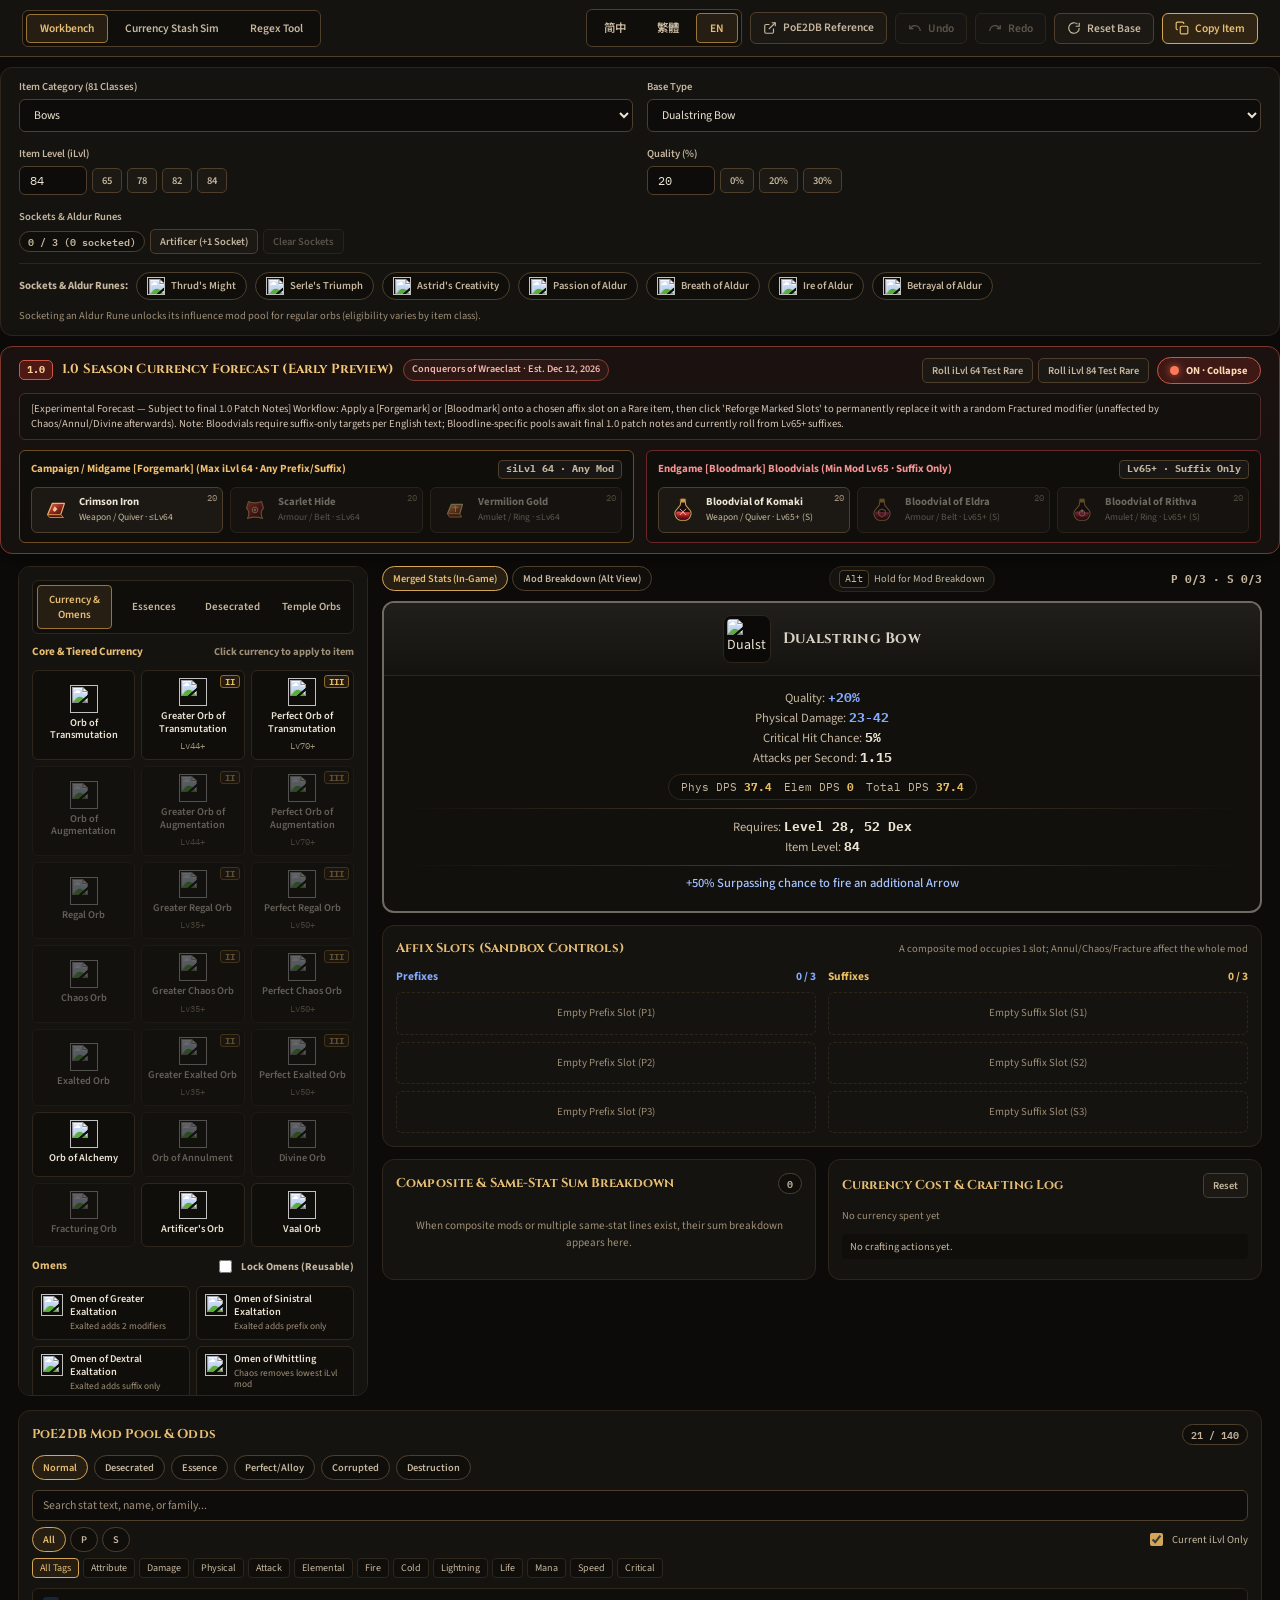
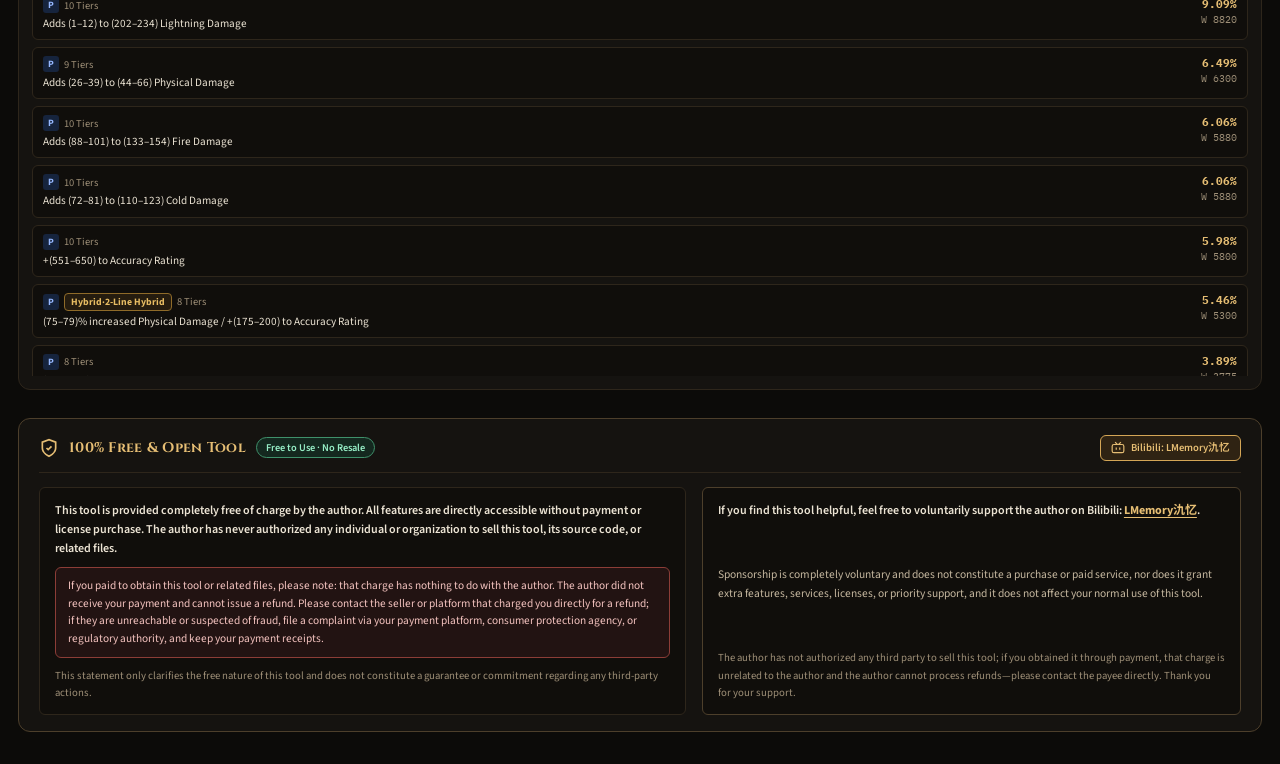
==== index.html @ 9bf33232 "Initial commit: Path of Exile 2 Tools" ====
<!DOCTYPE html>
<html lang="en">
<head>
  <meta charset="UTF-8" />
  <meta name="viewport" content="width=device-width, initial-scale=1.0" />
  <title>PoE 2 Crafting Simulator — PoE2DB</title>
  <link rel="preconnect" href="https://fonts.googleapis.com" />
  <link rel="preconnect" href="https://fonts.gstatic.com" crossorigin />
  <link href="https://fonts.googleapis.com/css2?family=Cinzel:wght@600;700&family=IBM+Plex+Mono:wght@500;600;700&family=Noto+Sans+SC:wght@400;500;600;700&family=Noto+Sans+TC:wght@400;500;600;700&family=Source+Sans+3:wght@400;500;600;700&display=swap" rel="stylesheet" />
  <link rel="stylesheet" href="styles.css" />
</head>
<body>
  <header class="topbar">
    <div class="topbar-left">
      <div class="segmented" role="group" aria-label="视图模式">
        <button type="button" class="seg-btn active" id="btnModeWorkbench" data-mode="workbench" data-i18n="modeWorkbench">Workbench</button>
        <button type="button" class="seg-btn" id="btnModeStash" data-mode="stash" data-i18n="modeStash">Currency Stash Sim</button>
        <button type="button" class="seg-btn" id="btnModeRegex" data-mode="regex" data-i18n="modeRegex">Regex Tool</button>
      </div>
    </div>

    <div class="topbar-actions">
      <div class="segmented" role="group" aria-label="Language">
        <button type="button" class="seg-btn" data-lang="cn">简中</button>
        <button type="button" class="seg-btn" data-lang="tw">繁體</button>
        <button type="button" class="seg-btn active" data-lang="us">EN</button>
      </div>
      <a class="btn btn-ghost" id="btnPoe2dbRef" href="https://poe2db.tw/us/Modifiers" target="_blank" rel="noopener">
        <svg viewBox="0 0 24 24" fill="none" stroke="currentColor" stroke-width="2" aria-hidden="true"><path d="M18 13v6a2 2 0 0 1-2 2H5a2 2 0 0 1-2-2V8a2 2 0 0 1 2-2h6"/><polyline points="15 3 21 3 21 9"/><line x1="10" y1="14" x2="21" y2="3"/></svg>
        <span data-i18n="poe2dbRef">PoE2DB Reference</span>
      </a>
      <div class="topbar-craft-actions" id="craftingTopActions">
        <button type="button" class="btn btn-ghost" id="btnUndo" disabled>
          <svg viewBox="0 0 24 24" fill="none" stroke="currentColor" stroke-width="2" aria-hidden="true"><path d="M3 7v6h6"/><path d="M21 17a9 9 0 0 0-9-9 9 9 0 0 0-6 2.3L3 13"/></svg>
          <span data-i18n="undo">Undo</span>
        </button>
        <button type="button" class="btn btn-ghost" id="btnRedo" disabled>
          <svg viewBox="0 0 24 24" fill="none" stroke="currentColor" stroke-width="2" aria-hidden="true"><path d="M21 7v6h-6"/><path d="M3 17a9 9 0 0 1 9-9 9 9 0 0 1 6 2.3L21 13"/></svg>
          <span data-i18n="redo">Redo</span>
        </button>
        <button type="button" class="btn btn-ghost" id="btnResetItem">
          <svg viewBox="0 0 24 24" fill="none" stroke="currentColor" stroke-width="2" aria-hidden="true"><path d="M21 12a9 9 0 1 1-3-6.7"/><polyline points="21 3 21 9 15 9"/></svg>
          <span data-i18n="resetItem">Reset Base</span>
        </button>
        <button type="button" class="btn btn-primary" id="btnCopyItem">
          <svg viewBox="0 0 24 24" fill="none" stroke="currentColor" stroke-width="2" aria-hidden="true"><rect x="9" y="9" width="13" height="13" rx="2"/><path d="M5 15H4a2 2 0 0 1-2-2V4a2 2 0 0 1 2-2h9a2 2 0 0 1 2 2v1"/></svg>
          <span data-i18n="copyItem">Copy Item</span>
        </button>
      </div>
    </div>
  </header>

  <!-- 悬浮全局状态与确认提示条（无论滚动到何处均在视口中央顶部可见） -->
  <div class="status-feedback hidden" id="feedbackBanner" role="status" aria-live="polite"></div>

  <!-- 共享底材配置栏（仿真模式与工作台共享） -->
  <section class="base-toolbar" id="baseToolbar" aria-label="底材选择栏">
    <div class="base-toolbar-grid">
      <div class="field">
        <label for="categorySelect" data-i18n="catLabel">装备分类（81 类全收录）</label>
        <select id="categorySelect"></select>
      </div>
      <div class="field">
        <label for="baseSelect" data-i18n="baseLabel">底材类型</label>
        <select id="baseSelect"></select>
      </div>
      <div class="field">
        <label for="ilvlInput" data-i18n="ilvlLabel">物品等级 (iLvl)</label>
        <div class="inline-stepper">
          <input type="number" id="ilvlInput" min="1" max="100" value="84" />
          <button type="button" class="mini-chip" data-ilvl="65">65</button>
          <button type="button" class="mini-chip" data-ilvl="78">78</button>
          <button type="button" class="mini-chip" data-ilvl="82">82</button>
          <button type="button" class="mini-chip" data-ilvl="84">84</button>
        </div>
      </div>
      <div class="field">
        <label for="qualityInput" data-i18n="qualLabel">品质 (%)</label>
        <div class="inline-stepper">
          <input type="number" id="qualityInput" min="0" max="30" value="20" />
          <button type="button" class="mini-chip" data-qual="0">0%</button>
          <button type="button" class="mini-chip" data-qual="20">20%</button>
          <button type="button" class="mini-chip" data-qual="30">30%</button>
        </div>
      </div>
      <div class="field">
        <label data-i18n="socketsLabel">插槽与奥杜尔秘符</label>
        <div class="inline-stepper">
          <span class="badge-muted" id="socketStatusBadge">0 / 2 孔</span>
          <button type="button" class="mini-chip" id="btnPunchSocket" data-i18n="punchSocket">巧匠石打孔 (+1)</button>
          <button type="button" class="mini-chip" id="btnClearSockets" data-i18n="clearSockets">清空插槽</button>
        </div>
      </div>
    </div>
    <!-- 奥杜尔秘符镶嵌开关条 -->
    <div class="aldur-bar" id="aldurBar"></div>
  </section>

  <!-- 1.0 赛季通货预测独立可开关方框（体验尝鲜 · 工作台与仿真模式共享） -->
  <section class="s10-box" id="season10Box" aria-label="1.0 赛季通货预测（体验尝鲜）">
    <div class="s10-header">
      <div class="s10-title-group">
        <span class="s10-crest" aria-hidden="true">1.0</span>
        <h2 class="s10-title" data-i18n="s10Title">1.0 赛季通货预测（体验尝鲜）</h2>
        <span class="s10-badge" data-i18n="s10Badge">瓦尔克拉斯征服者 · 预计 2026-12-12 上线</span>
      </div>
      <div class="s10-header-actions">
        <div class="s10-demo-actions" id="s10DemoActions">
          <button type="button" class="mini-chip" id="btnS10Demo64" data-i18n="s10DemoRare64">生成 Lv64 测试黄装</button>
          <button type="button" class="mini-chip" id="btnS10Demo84" data-i18n="s10DemoRare84">生成 Lv84 测试黄装</button>
        </div>
        <button type="button" class="s10-switch-btn active" id="btnToggleSeason10" aria-expanded="true">
          <span class="s10-switch-dot" aria-hidden="true"></span>
          <span id="s10ToggleLabel" data-i18n="s10ToggleOn">已开启 · 点击收起</span>
        </button>
      </div>
    </div>

    <p class="s10-collapsed-hint hidden" id="s10CollapsedHint" data-i18n="s10SwitchDesc">
      基于 PoE2DB 1.0 解包词条与官方「Conquerors of Wraeclast」专题：攻城宝库产出 6 种新通货（≤Lv64 熔炉标记 / ≥Lv65 鲜血血瓶）
    </p>

    <div class="s10-body" id="s10Body">
      <div class="s10-notice" data-i18n="s10Notice">
        【体验尝鲜 · 以 1.0 正式上线补丁为准】机制流程：先选中稀有装备上的目标词缀打上 [Forgemark] / [Bloodmark] 标记，再点击「重铸标记词缀」一次性替换为永久锁定的「破裂词缀」（此后混沌石/剥离石/神圣石均不会改变该破裂词缀）。注：三种血瓶英文原版均为替换自选「后缀 (suffix)」；其血脉专属高阶词缀池待 12 月补丁正式确认，当前暂以 Lv65+ 后缀池模拟。
      </div>

      <div class="s10-wings">
        <div class="s10-wing s10-wing-forge">
          <div class="s10-wing-head">
            <span data-i18n="s10ForgeGroupTitle">前期熔炉标记 [Forgemark]（最高物等 64 · 任选前后缀）</span>
            <span class="s10-wing-tag" data-i18n="s10MaxLvTag">≤iLvl 64 · 任意词缀</span>
          </div>
          <div class="s10-grid" id="s10ForgeGrid"></div>
        </div>

        <div class="s10-wing s10-wing-blood">
          <div class="s10-wing-head">
            <span data-i18n="s10BloodGroupTitle">终局鲜血血瓶 [Bloodmark]（最低词缀等级 65 · 仅限后缀）</span>
            <span class="s10-wing-tag" data-i18n="s10MinLvTag">Lv65+ · 仅限后缀</span>
          </div>
          <div class="s10-grid" id="s10BloodGrid"></div>
        </div>
      </div>

      <!-- 交互区：目标词缀选择 / 标记重铸定型 -->
      <div class="s10-action-bar hidden" id="s10ActionBar"></div>
    </div>
  </section>

  <!-- 模式 A：工作台对称三栏模式 -->
  <main class="workspace" id="workbenchView">
    <!-- 左栏：通货、预兆、精华、渎灵、神庙通货 -->
    <aside class="panel panel-left" aria-label="做装工作台">
      <section class="card card-full">
        <div class="tabs" role="tablist">
          <button type="button" class="tab active" role="tab" aria-selected="true" data-craft-tab="currency" data-i18n="tabCurrency">通货与预兆</button>
          <button type="button" class="tab" role="tab" aria-selected="false" data-craft-tab="essence" data-i18n="tabEssence">精华</button>
          <button type="button" class="tab" role="tab" aria-selected="false" data-craft-tab="desecrate" data-i18n="tabDesecrate">渎灵 (深渊)</button>
          <button type="button" class="tab" role="tab" aria-selected="false" data-craft-tab="temple" data-i18n="tabTemple">神庙通货</button>
        </div>

        <div class="tab-panel active" id="tab-currency">
          <div class="section-label">
            <span data-i18n="basicOrbs">基础与阶梯通货</span>
            <span class="hint-text" data-i18n="clickOrbHint">点击通货对当前装备使用</span>
          </div>
          <div class="currency-grid" id="currencyGrid"></div>

          <div class="section-label">
            <span data-i18n="omensTitle">预兆 (Omens)</span>
            <label class="toggle-inline">
              <input type="checkbox" id="keepOmensToggle" />
              <span data-i18n="keepOmens">锁定预兆（不消耗）</span>
            </label>
          </div>
          <div class="omen-grid" id="omenGrid"></div>
        </div>

        <div class="tab-panel" id="tab-essence">
          <div class="info-banner" data-i18n="essenceNotice">普通/强效精华将魔法物品升级为稀有并必出指定词缀；完美/腐化/合金精华会从稀有物品移除 1 条词缀并必出指定词缀（支持左/右旋结晶预兆）。</div>
          <div class="essence-filter-row">
            <input type="search" id="essenceSearch" data-i18n-ph="essenceSearchPh" placeholder="搜索精华或合金词缀..." />
            <div class="pill-group">
              <button type="button" class="pill active" data-ess-filter="all" data-i18n="filterAll">全部</button>
              <button type="button" class="pill" data-ess-filter="lesser" data-i18n="filterEssLesser">次级</button>
              <button type="button" class="pill" data-ess-filter="normal" data-i18n="filterEssNormal">普通</button>
              <button type="button" class="pill" data-ess-filter="greater" data-i18n="filterEssGreater">强效</button>
              <button type="button" class="pill" data-ess-filter="perfect" data-i18n="filterEssPerfect">完美</button>
              <button type="button" class="pill" data-ess-filter="special" data-i18n="filterEssSpecial">特殊</button>
              <button type="button" class="pill" data-ess-filter="alloy" data-i18n="filterEssAlloy">合金</button>
            </div>
          </div>
          <div class="essence-list" id="essenceList"></div>
        </div>

        <div class="tab-panel" id="tab-desecrate">
          <div class="info-banner" data-i18n="desecrateNotice">使用深渊遗骨为稀有物品注入渎灵词缀，随后 3 选 1 揭示。可搭配左右旋死灵、至高/领主/黑血、深渊回响与光明预兆。</div>
          <div class="desecrate-bones" id="desecrateBones"></div>
          <!-- 灵魂深井揭示区紧接遗骨按钮下方，无需滚动 -->
          <div class="reveal-box hidden" id="revealBox">
            <div class="reveal-head">
              <h3 data-i18n="revealTitle">灵魂深井揭示（请选择 1 条词缀）</h3>
              <button type="button" class="btn btn-sm btn-accent hidden" id="btnRerollReveal" data-i18n="rerollReveal">深渊回响重骰</button>
            </div>
            <div class="reveal-choices" id="revealChoices"></div>
          </div>
          <div class="desecrate-omens">
            <div class="section-label"><span data-i18n="desecrateOmensTitle">深渊专用预兆</span></div>
            <div class="omen-grid" id="desecrateOmenGrid"></div>
          </div>
        </div>

        <div class="tab-panel" id="tab-temple">
          <div class="info-banner" data-i18n="templeNotice">阿兹里神庙通货：包含注能装置（突破 20% 至最高 30% 品质）、献祭宝珠（升级腐化附魔）、建筑师宝珠与萃取石等。</div>
          <div class="temple-list" id="templeList"></div>
        </div>
      </section>
    </aside>

    <!-- 中栏：装备实时面板、槽位拆解、同类相加明细与通货统计 -->
    <section class="panel panel-center" aria-label="装备预览与词缀结构">
      <div class="item-stage">
        <div class="view-mode-bar">
          <div class="pill-group" role="group">
            <button type="button" class="pill active" id="btnViewMerged" data-i18n="viewMerged">合并展示（游戏内最终属性）</button>
            <button type="button" class="pill" id="btnViewSplit" data-i18n="viewSplit">词缀逐条拆解（Alt 视图）</button>
          </div>
          <div class="alt-badge" id="altHintPill">
            <kbd>Alt</kbd> <span data-i18n="altHint">按住查看词缀拆解</span>
          </div>
          <span class="affix-counter" id="affixCounter">0/3 · 0/3</span>
        </div>

        <div id="itemCardMount"></div>
      </div>

      <section class="card">
        <div class="card-head">
          <h2 data-i18n="slotTitle">词缀槽位结构（沙盒精细调整）</h2>
          <span class="hint-text" data-i18n="slotHint">复合词缀只占 1 个槽位，剥离/混沌/破溃按整条生效</span>
        </div>
        <div class="slots-columns">
          <div class="slot-group">
            <div class="slot-group-title prefix-color">
              <span data-i18n="prefixes">前缀 (Prefixes)</span>
              <span id="prefixCountBadge">0 / 3</span>
            </div>
            <div class="slot-list" id="prefixSlots"></div>
          </div>
          <div class="slot-group">
            <div class="slot-group-title suffix-color">
              <span data-i18n="suffixes">后缀 (Suffixes)</span>
              <span id="suffixCountBadge">0 / 3</span>
            </div>
            <div class="slot-list" id="suffixSlots"></div>
          </div>
        </div>
      </section>

      <div class="bottom-split">
        <section class="card">
          <div class="card-head">
            <h2 data-i18n="mergeTitle">复合与同类相加明细</h2>
            <span class="badge-muted" id="mergeCountBadge">0</span>
          </div>
          <div class="merge-breakdown" id="mergeBreakdown"></div>
        </section>

        <section class="card">
          <div class="card-head">
            <h2 data-i18n="costTitle">通货消耗与操作记录</h2>
            <button type="button" class="mini-chip" id="btnClearLog" data-i18n="clearLog">清空统计</button>
          </div>
          <div class="cost-pills" id="costPills"></div>
          <ul class="craft-log" id="craftLog"></ul>
        </section>
      </div>
    </section>

    <!-- 右栏：编年史词缀池与权重概率 -->
    <aside class="panel panel-right" aria-label="PoE2DB 词缀池">
      <section class="card card-full">
        <div class="card-head">
          <h2 data-i18n="poolTitle">编年史词缀池与概率</h2>
          <span class="badge-muted" id="poolStatsBadge">--</span>
        </div>

        <div class="pool-tabs" id="poolTabs">
          <button type="button" class="pill active" data-pool="normal" data-i18n="poolNormal">基础池</button>
          <button type="button" class="pill" data-pool="desecrated" data-i18n="poolDesecrated">渎灵</button>
          <button type="button" class="pill" data-pool="essence" data-i18n="poolEssence">精华</button>
          <button type="button" class="pill" data-pool="perfect_essence" data-i18n="poolPerfectEssence">完美/合金</button>
          <button type="button" class="pill" data-pool="corrupted" data-i18n="poolCorrupted">腐化附魔</button>
          <button type="button" class="pill hidden" data-pool="extra" id="btnExtraPool"></button>
          <button type="button" class="pill hidden" data-pool="extra2" id="btnExtraPool2"></button>
        </div>

        <div class="pool-controls">
          <input type="search" id="modSearchInput" data-i18n-ph="poolSearchPh" placeholder="搜索词缀效果、名称或英文族..." />
          <div class="pool-filter-row">
            <div class="pill-group">
              <button type="button" class="pill active" data-gen-filter="all" data-i18n="filterAll">全部</button>
              <button type="button" class="pill" data-gen-filter="1" data-i18n="prefixShort">前缀</button>
              <button type="button" class="pill" data-gen-filter="2" data-i18n="suffixShort">后缀</button>
            </div>
            <label class="toggle-inline">
              <input type="checkbox" id="filterIlvlToggle" checked />
              <span data-i18n="onlyIlvl">仅看当前 iLvl</span>
            </label>
          </div>
          <div class="tag-filter-bar" id="tagFilterBar"></div>
        </div>

        <div class="mod-pool-list" id="modPoolList"></div>
      </section>
    </aside>
  </main>

  <!-- 模式 B：仿真做装（对称通货仓库祭坛 + 紧邻揭示区 + 分页工具抽屉，零上下滚动） -->
  <section class="stash-workspace hidden" id="stashView" aria-label="仿真做装通货仓库页">
    <div class="stash-layout">
      <div class="stash-board-wrap">
        <div class="stash-cursor-bar">
          <div class="cursor-status">
            <span data-i18n="stashActiveOrb">当前手持通货：</span>
            <span id="stashActiveToolLabel" class="cursor-active-name" data-i18n="stashNone">未选中</span>
          </div>
          <div class="stash-cursor-actions">
            <label class="toggle-inline stash-toggle">
              <input type="checkbox" id="stashKeepOmensToggle" />
              <span data-i18n="keepOmens">锁定预兆（不消耗）</span>
            </label>
            <button type="button" class="btn btn-ghost btn-sm" id="btnDropCursorTool" data-i18n="stashClearTool">放下手持通货</button>
          </div>
        </div>

        <!-- 游戏内通货仓库盘（对称三翼祭坛 + 即时揭示 + 免滚动分类抽屉） -->
        <div class="poe-stash-board">
          <div class="stash-top-grid">
            <!-- 左翼：3×5 阶梯通货 -->
            <div class="stash-col-left" id="stashLeftOrbs"></div>

            <!-- 中央祭坛：顶排 5 核心通货 + 居中装备底座 -->
            <div class="stash-col-center">
              <div class="stash-top-orbs" id="stashTopOrbs"></div>

              <div class="stash-pedestal-row">
                <button type="button" class="stash-item-pedestal" id="stashItemPedestal" title="点击应用当前手持通货">
                  <div class="pedestal-rarity-glow" id="pedestalGlow"></div>
                  <img id="pedestalIcon" src="https://cdn.poe2db.tw/image/Art/2DItems/Weapons/TwoHandWeapons/Bows/Bows5.webp" alt="Equipped Base Item" />
                  <div class="pedestal-sockets" id="pedestalSockets"></div>
                  <div class="pedestal-hint" data-i18n="stashClickItemHint">点击中央装备槽即可应用当前手持通货</div>
                </button>
              </div>
            </div>

            <!-- 右翼：品质与打孔工具 -->
            <div class="stash-col-right">
              <div class="stash-right-tools" id="stashRightTools"></div>
            </div>
          </div>

          <!-- 仿真模式中的灵魂深井 3选1 揭示区：紧贴装备底座正下方，零下滑直达 -->
          <div class="reveal-box stash-reveal-immediate hidden" id="stashRevealBox">
            <div class="reveal-head">
              <h3 data-i18n="revealTitle">灵魂深井揭示（请选择 1 条词缀）</h3>
              <button type="button" class="btn btn-sm btn-accent hidden" id="btnStashRerollReveal" data-i18n="rerollReveal">深渊回响重骰</button>
            </div>
            <div class="reveal-choices stash-reveal-choices-grid" id="stashRevealChoices"></div>
          </div>

          <!-- 仓库下部快捷分类切换栏（避免所有模块纵向堆叠导致上下滑动） -->
          <div class="stash-drawer-bar" role="tablist">
            <button type="button" class="stash-tab active" data-stash-tab="abyss" data-i18n="stashTabAbyss">深渊与渎灵</button>
            <button type="button" class="stash-tab" data-stash-tab="omens" data-i18n="stashTabOmens">常规预兆</button>
            <button type="button" class="stash-tab" data-stash-tab="essence" data-i18n="stashTabEssence">精华</button>
            <button type="button" class="stash-tab" data-stash-tab="temple" data-i18n="stashTabTemple">神庙通货</button>
            <button type="button" class="stash-tab" data-stash-tab="aldur" data-i18n="stashTabAldur">奥杜尔秘符</button>
            <button type="button" class="stash-tab" data-stash-tab="all" data-i18n="stashTabAll">全部展开</button>
          </div>

          <!-- 1. 深渊渎灵通货 + 深渊预兆栏 -->
          <div class="stash-drawer-section" data-stash-section="abyss">
            <div class="stash-sub-header" data-i18n="stashAbyssTitle">深渊渎灵通货与深渊预兆</div>
            <div class="stash-grid-cards" id="stashAbyssGrid"></div>
          </div>

          <!-- 2. 其他预兆栏（与工作台模式完全一致） -->
          <div class="stash-drawer-section hidden" data-stash-section="omens">
            <div class="stash-sub-header stash-sub-header-row">
              <span data-i18n="stashOmensTitle">预兆 (Omens)</span>
            </div>
            <div class="stash-grid-cards" id="stashOmenGrid"></div>
          </div>

          <!-- 3. 精华栏 -->
          <div class="stash-drawer-section hidden" data-stash-section="essence">
            <div class="stash-sub-header stash-sub-header-row">
              <span data-i18n="stashEssenceTitle">精华 (Essences)</span>
              <div class="stash-ess-controls">
                <input type="search" id="stashEssenceSearch" class="stash-search-input" data-i18n-ph="stashEssSearchPh" placeholder="搜索精华..." />
                <div class="pill-group stash-pill-group">
                  <button type="button" class="pill active" data-stash-ess-filter="all" data-i18n="filterAll">全部</button>
                  <button type="button" class="pill" data-stash-ess-filter="lesser" data-i18n="filterEssLesser">次级</button>
                  <button type="button" class="pill" data-stash-ess-filter="normal" data-i18n="filterEssNormal">普通</button>
                  <button type="button" class="pill" data-stash-ess-filter="greater" data-i18n="filterEssGreater">强效</button>
                  <button type="button" class="pill" data-stash-ess-filter="perfect" data-i18n="filterEssPerfect">完美</button>
                  <button type="button" class="pill" data-stash-ess-filter="special" data-i18n="filterEssSpecial">特殊</button>
                  <button type="button" class="pill" data-stash-ess-filter="alloy" data-i18n="filterEssAlloy">合金</button>
                </div>
              </div>
            </div>
            <div class="stash-grid-cards stash-essence-grid" id="stashEssenceGrid"></div>
          </div>

          <!-- 4. 神庙通货栏 -->
          <div class="stash-drawer-section hidden" data-stash-section="temple">
            <div class="stash-sub-header" data-i18n="stashTempleTitle">神庙通货</div>
            <div class="stash-grid-cards" id="stashTempleGrid"></div>
          </div>

          <!-- 5. 奥杜尔秘符栏 -->
          <div class="stash-drawer-section hidden" data-stash-section="aldur">
            <div class="stash-sub-header" data-i18n="stashAldurTitle">奥杜尔秘符</div>
            <div class="stash-grid-cards" id="stashAldurGrid"></div>
          </div>
        </div>
      </div>

      <!-- 右侧实时装备面板 + 复合词缀合并 + 消费统计（粘性跟随视口） -->
      <div class="stash-inspector">
        <div id="stashItemCardMount"></div>
        <section class="card">
          <div class="card-head">
            <h2 data-i18n="mergeTitle">复合与同类相加明细</h2>
            <span class="badge-muted" id="stashMergeBadge">0</span>
          </div>
          <div class="merge-breakdown" id="stashMergeBreakdown"></div>
        </section>
        <section class="card">
          <div class="card-head">
            <h2 data-i18n="costTitle">通货消耗与操作记录</h2>
            <button type="button" class="mini-chip" id="btnStashClearLog" data-i18n="clearLog">重置统计</button>
          </div>
          <div class="cost-pills" id="stashCostPills"></div>
          <ul class="craft-log" id="stashCraftLog"></ul>
        </section>
      </div>
    </div>
  </section>

  <!-- 模式 C：词缀正则工具（引路石 Waystones / 石板碑牌 Tablets 交易站搜索正则生成器） -->
  <section class="rex-workspace hidden" id="regexView" aria-label="PoE 2 Affix Regex Builder">
    <div class="rex-topbar card">
      <div class="rex-topbar-left">
        <div class="segmented" id="rex-tabs" role="group" aria-label="Regex Target Type">
          <button type="button" class="seg-btn active" data-tab="waystone" aria-pressed="true" id="rex-tab-waystone">Waystones</button>
          <button type="button" class="seg-btn" data-tab="tablet" aria-pressed="false" id="rex-tab-tablet">Tablets</button>
        </div>
      </div>
      <div class="rex-topbar-right">
        <label class="rex-lang-field">
          <span id="rex-language-label" class="hint-text">Output language</span>
          <select id="rex-language" aria-labelledby="rex-language-label">
            <option value="en">English</option>
            <option value="cn">简体中文</option>
            <option value="tw">繁體中文</option>
          </select>
        </label>
      </div>
    </div>

    <div class="rex-layout">
      <div class="rex-col-main">
        <!-- 基础筛选（石板类型 / 复活次数 / 稀有度 / 腐化状态） -->
        <section class="card">
          <div class="card-head">
            <h2 id="rex-primary-heading">Waystones</h2>
            <span class="badge-muted" id="rex-primary-badge">0</span>
          </div>
          <div id="rex-primary-body" class="rex-primary-body"></div>
        </section>

        <!-- 引路石阶级 + 引路石效果筛选（双卡并排或堆叠） -->
        <div class="rex-waystone-row">
          <section class="card" id="rex-tier-card" aria-labelledby="rex-tier-heading">
            <div class="card-head">
              <h2 id="rex-tier-heading">Waystone tier</h2>
              <button type="button" class="mini-chip" id="rex-tier-clear">Clear</button>
            </div>
            <p class="hint-text" id="rex-tier-hint"></p>
            <div class="rex-tier-grid" id="rex-tier-body"></div>
          </section>

          <section class="card" id="rex-summary-card" aria-labelledby="rex-summary-heading">
            <div class="card-head">
              <h2 id="rex-summary-heading">Waystone effect filters</h2>
              <button type="button" class="mini-chip" id="rex-summary-clear">Clear</button>
            </div>
            <p class="hint-text" id="rex-summary-hint"></p>
            <div class="rex-summary-grid" id="rex-summary-body"></div>
          </section>
        </div>

        <!-- 高价值石板词缀（仅在 Tablets 标签页显示） -->
        <section class="card hidden" id="rex-hv-card" aria-labelledby="rex-hv-heading">
          <div class="card-head">
            <h2 id="rex-hv-heading">High-value tablet affixes</h2>
            <span class="badge-muted" id="rex-hv-count">0</span>
          </div>
          <p class="hint-text" id="rex-hv-hint"></p>
          <div class="rex-hv-filters">
            <div class="rex-hv-price-group">
              <span class="hint-text" id="rex-hv-price-label">Min price</span>
              <input id="rex-hv-price" type="number" inputmode="numeric" min="0" placeholder="Any" />
              <select id="rex-hv-currency">
                <option value="E">E</option>
                <option value="C">C</option>
                <option value="D">D</option>
              </select>
            </div>
            <div class="pill-group" id="rex-hv-types"></div>
          </div>
          <div class="rex-hv-list" id="rex-hv-list"></div>
        </section>

        <!-- 词缀筛选主列表 -->
        <section class="card" aria-labelledby="rex-affix-heading">
          <div class="card-head">
            <h2 id="rex-affix-heading">Affix filters</h2>
            <span class="badge-muted" id="rex-visible-count">0</span>
          </div>

          <div class="rex-hot-bar" id="rex-hot-bar">
            <span class="rex-hot-label" id="rex-hot-label">Hot affixes</span>
          </div>

          <div class="rex-affix-controls">
            <input id="rex-search" type="search" autocomplete="off" spellcheck="false" placeholder="e.g. ignite, resistance, life" />
            <div class="rex-control-row">
              <div class="pill-group" role="group">
                <button type="button" class="pill active" id="rex-toggle-prefix" aria-pressed="true">Prefix</button>
                <button type="button" class="pill active" id="rex-toggle-suffix" aria-pressed="true">Suffix</button>
              </div>
              <div class="rex-control-end">
                <div class="segmented" id="rex-match-mode" role="group">
                  <button type="button" class="seg-btn active" data-match="all" aria-pressed="true" id="rex-match-all">Match all</button>
                  <button type="button" class="seg-btn" data-match="any" aria-pressed="false" id="rex-match-any">Match any</button>
                </div>
                <button type="button" class="mini-chip" id="rex-clear-selected">Clear selected</button>
              </div>
            </div>
          </div>

          <div id="rex-affix-list" class="rex-affix-groups"></div>
        </section>
      </div>

      <!-- 右侧粘性面板：已选条件 + 交易站正则预览 + 最爱预设 -->
      <aside class="rex-col-side">
        <section class="card">
          <div class="card-head">
            <h2 id="rex-result-heading">Selected conditions</h2>
            <span class="badge-muted" id="rex-condition-count">0</span>
          </div>

          <div id="rex-summary"></div>

          <div class="rex-regex-box">
            <div class="rex-regex-head">
              <span id="rex-regex-heading">Trade search box</span>
              <span class="badge-muted" id="rex-regex-length">0 / 250</span>
            </div>
            <pre class="rex-regex-source empty" id="rex-regex-source"></pre>
            <p class="rex-regex-msg" id="rex-regex-message" role="status" aria-live="polite"></p>
          </div>

          <div class="rex-actions">
            <button type="button" class="btn btn-primary rex-btn-grow" id="rex-copy" disabled>Copy regex</button>
            <button type="button" class="btn btn-ghost" id="rex-clear">Clear all</button>
          </div>

          <p class="hint-text" id="rex-status" role="status"></p>
        </section>

        <section class="card" aria-labelledby="rex-fav-heading">
          <div class="card-head">
            <h2 id="rex-fav-heading">Favorites</h2>
            <span class="badge-muted" id="rex-fav-count">0</span>
          </div>
          <div class="rex-fav-row">
            <input id="rex-fav-name" type="text" maxlength="24" placeholder="Name this preset" />
            <button type="button" class="btn btn-sm btn-primary" id="rex-fav-save">Save</button>
          </div>
          <div class="rex-fav-list" id="rex-fav-list"></div>
        </section>
      </aside>
    </div>
  </section>

  <!-- 底部免费声明与防倒卖维权指引（双模式共享，支持三语切换且默认英文） -->
  <footer class="site-footer" aria-label="Free Tool & Anti-Resale Notice">
    <div class="footer-inner">
      <div class="footer-head">
        <div class="footer-title-group">
          <svg class="footer-icon" viewBox="0 0 24 24" fill="none" stroke="currentColor" stroke-width="2" aria-hidden="true">
            <path d="M12 22s8-4 8-10V5l-8-3-8 3v7c0 6 8 10 8 10z"/>
            <path d="m9 12 2 2 4-4"/>
          </svg>
          <h2 class="footer-title" data-i18n="footerTitle">100% Free &amp; Open Tool</h2>
          <span class="footer-badge" data-i18n="footerBadge">Free to Use · No Resale</span>
        </div>
        <a class="btn btn-primary btn-sm footer-bili-btn" href="https://space.bilibili.com/7132721" target="_blank" rel="noopener noreferrer">
          <svg viewBox="0 0 24 24" fill="none" stroke="currentColor" stroke-width="2" aria-hidden="true">
            <rect x="2" y="6" width="20" height="14" rx="3"/>
            <path d="m7 2 4 4"/><path d="m17 2-4 4"/>
            <path d="M9 11v4"/><path d="M15 11v4"/>
          </svg>
          <span data-i18n="footerBiliBtn">Bilibili: LMemory氿忆</span>
        </a>
      </div>

      <div class="footer-grid">
        <div class="footer-col">
          <p class="footer-lead" data-i18n="footerFreeLead">
            This tool is provided completely free of charge by the author. All features are directly accessible without payment or license purchase. The author has never authorized any individual or organization to sell this tool, its source code, or related files.
          </p>
          <div class="footer-alert" data-i18n="footerScamAlert">
            If you paid to obtain this tool or related files, please note: that charge has nothing to do with the author. The author did not receive your payment and cannot issue a refund. Please contact the seller or platform that charged you directly for a refund; if they are unreachable or suspected of fraud, file a complaint via your payment platform, consumer protection agency, or regulatory authority, and keep your payment receipts.
          </div>
          <p class="footer-note" data-i18n="footerDisclaimer">
            This statement only clarifies the free nature of this tool and does not constitute a guarantee or commitment regarding any third-party actions.
          </p>
        </div>

        <div class="footer-col footer-col-sponsor">
          <p class="footer-lead">
            <span data-i18n="footerSponsorPre">If you find this tool helpful, feel free to voluntarily support the author on Bilibili: </span><a class="footer-link" href="https://space.bilibili.com/7132721" target="_blank" rel="noopener noreferrer">LMemory氿忆</a><span data-i18n="footerSponsorPost">.</span>
          </p>
          <p class="footer-desc" data-i18n="footerSponsorDesc">
            Sponsorship is completely voluntary and does not constitute a purchase or paid service, nor does it grant extra features, services, licenses, or priority support, and it does not affect your normal use of this tool.
          </p>
          <p class="footer-note" data-i18n="footerSponsorNote">
            The author has not authorized any third party to sell this tool; if you obtained it through payment, that charge is unrelated to the author and the author cannot process refunds—please contact the payee directly. Thank you for your support.
          </p>
        </div>
      </div>
    </div>
  </footer>

  <script src="data/catalog.js"></script>
  <script src="data/regexData.js"></script>
  <script src="src/i18n.js"></script>
  <script src="src/craftingEngine.js"></script>
  <script src="src/regexTool.js"></script>
  <script src="src/app.js"></script>
</body>
</html>
---- styles.css ----
/* 流放之路 2 (Path of Exile 2) 暗黑黑曜石与古铜金对称视觉体系 */
:root {
  --p-density: 1;

  --bg-canvas: #0c0b09;
  --bg-surface: #151310;
  --bg-elevated: #1c1915;
  --bg-subtle: #100e0b;
  --bg-hover: #252018;
  --bg-input: #0e0c0a;

  --border-subtle: #2e261b;
  --border-strong: #4d3f2b;
  --border-gold: #9a783e;

  --text-primary: #ece4d4;
  --text-secondary: #c5b79f;
  --text-muted: #9e8f77;

  --primary: #d4a656;
  --primary-hover: #e6be74;
  --primary-bg: #261e12;
  --primary-border: #9a7535;

  --accent-amber: #e8bd63;
  --accent-amber-bg: #251c0f;
  --accent-amber-border: #8f6b29;

  --rarity-normal: #d8d2c5;
  --rarity-magic: #82aaff;
  --rarity-rare: #f3d46b;
  --rarity-corrupted: #f27474;
  --rarity-fractured: #dfb47c;
  --rarity-desecrated: #55d49f;
  --rarity-essence: #70c8eb;
  --prefix-color: #82aaff;
  --suffix-color: #e8bd63;

  --radius-sm: 6px;
  --radius-md: 12px;
  --radius-lg: 14px;
  --shadow-float: 0 12px 28px rgba(0, 0, 0, 0.72);

  --font-display: "Cinzel", "Noto Sans SC", "Noto Sans TC", serif;
  --font-sans: "Source Sans 3", "Noto Sans SC", "Noto Sans TC", "PingFang SC", "Microsoft YaHei", system-ui, sans-serif;
  --font-mono: "IBM Plex Mono", "Cascadia Mono", Consolas, monospace;
}

*,
*::before,
*::after {
  box-sizing: border-box;
}

::selection {
  background: #4d3a1d;
  color: #f7efe0;
}

html {
  scrollbar-width: thin;
  scrollbar-color: #4d3f2b #100e0b;
}

::-webkit-scrollbar {
  width: 7px;
  height: 7px;
}

::-webkit-scrollbar-track {
  background: #100e0b;
}

::-webkit-scrollbar-thumb {
  background: #4d3f2b;
  border-radius: 4px;
}

::-webkit-scrollbar-thumb:hover {
  background: #735c3d;
}

html,
body {
  margin: 0;
  padding: 0;
  background: var(--bg-canvas);
  color: var(--text-primary);
  font-family: var(--font-sans);
  font-size: 14px;
  line-height: 1.5;
  -webkit-font-smoothing: antialiased;
}

button,
input,
select {
  font-family: inherit;
  font-size: inherit;
  color: inherit;
}

input::placeholder {
  color: var(--text-muted);
  opacity: 1;
}

button {
  cursor: pointer;
}

:focus-visible {
  outline: 2px solid var(--primary);
  outline-offset: 2px;
}

.hidden {
  display: none !important;
}

/* 顶部导航栏 */
.topbar {
  display: flex;
  align-items: center;
  justify-content: space-between;
  gap: 14px;
  padding: 9px 22px;
  background: var(--bg-surface);
  border-bottom: 1px solid var(--border-strong);
  position: sticky;
  top: 0;
  z-index: 90;
  flex-wrap: wrap;
}

.topbar-left,
.topbar-actions,
.topbar-craft-actions {
  display: flex;
  align-items: center;
  gap: 8px;
  flex-wrap: wrap;
}

.segmented {
  display: inline-flex;
  padding: 3px;
  background: var(--bg-subtle);
  border: 1px solid var(--border-strong);
  border-radius: var(--radius-sm);
  gap: 3px;
}

.seg-btn {
  padding: 5px 13px;
  border: 1px solid transparent;
  background: transparent;
  color: var(--text-secondary);
  font-size: 0.82rem;
  font-weight: 600;
  border-radius: 4px;
  transition: background 140ms ease, color 140ms ease, border-color 140ms ease;
}

.seg-btn:hover {
  color: var(--text-primary);
  background: var(--bg-hover);
}

.seg-btn.active {
  background: var(--primary-bg);
  color: var(--primary-hover);
  border-color: var(--primary-border);
}

.btn {
  display: inline-flex;
  align-items: center;
  justify-content: center;
  gap: 6px;
  padding: 6px 12px;
  border-radius: var(--radius-sm);
  border: 1px solid transparent;
  font-weight: 600;
  font-size: 0.82rem;
  text-decoration: none;
  transition: background 140ms ease, border-color 140ms ease, color 140ms ease;
}

.btn svg {
  width: 14px;
  height: 14px;
  flex-shrink: 0;
}

.btn:disabled {
  opacity: 0.4;
  cursor: not-allowed;
}

.btn-ghost {
  background: var(--bg-elevated);
  border-color: var(--border-strong);
  color: var(--text-secondary);
}

.btn-ghost:hover:not(:disabled) {
  background: var(--bg-hover);
  border-color: var(--border-gold);
  color: var(--text-primary);
}

.btn-primary {
  background: #2f2313;
  border-color: var(--primary);
  color: var(--primary-hover);
}

.btn-primary:hover:not(:disabled) {
  background: #3d2e19;
  border-color: var(--primary-hover);
  color: #f6dca0;
}

.btn-accent {
  background: #13281f;
  border-color: #3b8764;
  color: #7ee2b8;
}

.btn-accent:hover:not(:disabled) {
  background: #193629;
}

.btn-sm {
  padding: 4px 10px;
  font-size: 0.76rem;
}

/* 悬浮全局状态与确认提示条（无论滚动在何处均固定在视口中央上方） */
.status-feedback {
  position: fixed;
  top: 58px;
  left: 50%;
  transform: translateX(-50%);
  z-index: 200;
  width: min(92vw, 720px);
  padding: 10px 16px;
  border-radius: var(--radius-sm);
  font-size: 0.86rem;
  font-weight: 600;
  border: 1px solid var(--border-gold);
  background: var(--bg-elevated);
  color: var(--text-primary);
  box-shadow: var(--shadow-float);
  display: flex;
  align-items: center;
  justify-content: space-between;
  gap: 12px;
}

.status-feedback.error {
  border-color: #c95149;
  background: #241211;
  color: #f7c1bd;
}

.status-feedback.success {
  border-color: #3f916b;
  background: #12241c;
  color: #a9f0d1;
}

.status-feedback.confirm {
  border-color: #d4a656;
  background: #241b0f;
  color: #f4dfaf;
  flex-wrap: wrap;
}

.feedback-text {
  flex: 1;
  min-width: 0;
}

.feedback-close {
  background: transparent;
  border: none;
  color: inherit;
  padding: 3px;
  border-radius: 4px;
  display: inline-flex;
  align-items: center;
  justify-content: center;
  opacity: 0.8;
}

.feedback-close:hover {
  opacity: 1;
  background: rgba(255, 255, 255, 0.08);
}

.feedback-close svg {
  width: 15px;
  height: 15px;
}

.feedback-actions {
  display: inline-flex;
  align-items: center;
  gap: 8px;
}

/* 共享底材配置条 */
.base-toolbar {
  max-width: 1840px;
  margin: 10px auto 0;
  padding: 11px 18px;
  background: var(--bg-surface);
  border: 1px solid var(--border-subtle);
  border-radius: var(--radius-md);
  display: flex;
  flex-direction: column;
  gap: 9px;
}

.base-toolbar-grid {
  display: grid;
  grid-template-columns: 1.15fr 1.15fr 1fr 1fr 1.35fr;
  gap: 14px;
  align-items: end;
}

.field {
  display: flex;
  flex-direction: column;
  gap: 4px;
}

.field label {
  font-size: 0.76rem;
  font-weight: 600;
  color: var(--text-secondary);
}

select,
input[type="number"],
input[type="search"],
input[type="text"] {
  width: 100%;
  padding: 6px 10px;
  background: var(--bg-input);
  border: 1px solid var(--border-strong);
  border-radius: var(--radius-sm);
  color: var(--text-primary);
  font-size: 0.84rem;
}

select:focus,
input:focus {
  border-color: var(--primary);
  outline: none;
}

input[type="number"] {
  width: 68px;
  font-family: var(--font-mono);
  font-variant-numeric: tabular-nums;
}

.inline-stepper {
  display: flex;
  align-items: center;
  gap: 5px;
  flex-wrap: wrap;
}

.mini-chip {
  padding: 4px 9px;
  border-radius: 5px;
  border: 1px solid var(--border-strong);
  background: var(--bg-elevated);
  color: var(--text-secondary);
  font-size: 0.75rem;
  font-weight: 600;
  font-variant-numeric: tabular-nums;
  transition: background 120ms ease, color 120ms ease, border-color 120ms ease;
}

.mini-chip:hover:not(:disabled) {
  background: var(--bg-hover);
  border-color: var(--border-gold);
  color: var(--text-primary);
}

.mini-chip:disabled {
  opacity: 0.38;
  cursor: not-allowed;
}

/* 奥杜尔秘符开关栏 */
.aldur-bar {
  display: flex;
  align-items: center;
  gap: 8px;
  flex-wrap: wrap;
  padding-top: 8px;
  border-top: 1px solid var(--border-subtle);
}

.aldur-bar-title {
  font-size: 0.78rem;
  font-weight: 700;
  color: var(--text-secondary);
}

.aldur-switch {
  display: inline-flex;
  align-items: center;
  gap: 6px;
  padding: 4px 10px;
  border-radius: 999px;
  border: 1px solid var(--border-strong);
  background: var(--bg-subtle);
  color: var(--text-secondary);
  font-size: 0.76rem;
  font-weight: 600;
  transition: background 130ms ease, border-color 130ms ease, color 130ms ease;
}

.aldur-switch img {
  width: 18px;
  height: 18px;
  object-fit: contain;
}

.aldur-switch:hover {
  border-color: var(--border-gold);
  color: var(--text-primary);
}

.aldur-switch.active {
  background: var(--primary-bg);
  border-color: var(--primary);
  color: var(--primary-hover);
}

/* 1.0 赛季通货预测独立可开关方框 */
.s10-box {
  max-width: 1840px;
  margin: 10px auto 0;
  padding: 10px 18px;
  background: linear-gradient(180deg, #1b1210 0%, #14110e 100%);
  border: 1px solid #7d362d;
  border-radius: var(--radius-md);
  box-shadow: 0 6px 20px rgba(0, 0, 0, 0.45);
  display: flex;
  flex-direction: column;
  gap: 9px;
}

.s10-box.is-collapsed {
  padding: 8px 18px;
  gap: 4px;
}

.s10-header {
  display: flex;
  align-items: center;
  justify-content: space-between;
  gap: 10px;
  flex-wrap: wrap;
}

.s10-title-group {
  display: flex;
  align-items: center;
  gap: 9px;
  flex-wrap: wrap;
}

.s10-crest {
  padding: 1px 7px;
  border-radius: 5px;
  background: #4e1814;
  border: 1px solid #c95849;
  color: #ffd79e;
  font-family: var(--font-mono);
  font-size: 0.74rem;
  font-weight: 700;
}

.s10-title {
  margin: 0;
  font-family: var(--font-display);
  font-size: 0.94rem;
  font-weight: 700;
  color: #f3c87b;
  letter-spacing: 0.01em;
}

.s10-badge {
  padding: 2px 8px;
  border-radius: 999px;
  background: #2b1714;
  border: 1px solid #8a3c32;
  color: #f4b7ad;
  font-size: 0.73rem;
  font-weight: 600;
}

.s10-header-actions {
  display: flex;
  align-items: center;
  gap: 8px;
  flex-wrap: wrap;
}

.s10-demo-actions {
  display: inline-flex;
  align-items: center;
  gap: 5px;
  flex-wrap: wrap;
}

.s10-switch-btn {
  display: inline-flex;
  align-items: center;
  gap: 7px;
  padding: 5px 12px;
  border-radius: 999px;
  border: 1px solid var(--border-strong);
  background: var(--bg-subtle);
  color: var(--text-secondary);
  font-size: 0.76rem;
  font-weight: 700;
  cursor: pointer;
  transition: background 140ms ease, border-color 140ms ease, color 140ms ease;
}

.s10-switch-btn:hover {
  border-color: #c95849;
  color: var(--text-primary);
}

.s10-switch-btn.active {
  background: #3d1814;
  border-color: #c95849;
  color: #ffd9b3;
}

.s10-switch-dot {
  width: 9px;
  height: 9px;
  border-radius: 50%;
  background: #6b6155;
  transition: background 140ms ease, box-shadow 140ms ease;
}

.s10-switch-btn.active .s10-switch-dot {
  background: #ff7959;
  box-shadow: 0 0 8px rgba(255, 121, 89, 0.8);
}

.s10-collapsed-hint {
  margin: 0;
  font-size: 0.76rem;
  color: var(--text-muted);
}

.s10-body {
  display: flex;
  flex-direction: column;
  gap: 10px;
}

.s10-notice {
  padding: 7px 11px;
  border-radius: var(--radius-sm);
  background: #14100e;
  border: 1px solid #4d2a23;
  font-size: 0.76rem;
  color: #d6c5b3;
  line-height: 1.48;
}

.s10-wings {
  display: grid;
  grid-template-columns: repeat(2, minmax(0, 1fr));
  gap: 12px;
}

.s10-wing {
  padding: 9px 11px;
  border-radius: var(--radius-sm);
  background: var(--bg-subtle);
  border: 1px solid var(--border-subtle);
  display: flex;
  flex-direction: column;
  gap: 8px;
}

.s10-wing-forge {
  border-color: #6b4c24;
}

.s10-wing-blood {
  border-color: #6b2629;
}

.s10-wing-head {
  display: flex;
  align-items: center;
  justify-content: space-between;
  gap: 8px;
  flex-wrap: wrap;
  font-size: 0.78rem;
  font-weight: 700;
  color: var(--text-primary);
}

.s10-wing-forge .s10-wing-head {
  color: #f0be6e;
}

.s10-wing-blood .s10-wing-head {
  color: #f59393;
}

.s10-wing-tag {
  padding: 1px 7px;
  border-radius: 4px;
  font-family: var(--font-mono);
  font-size: 0.69rem;
  background: rgba(255, 255, 255, 0.04);
  border: 1px solid var(--border-strong);
  color: var(--text-secondary);
}

.s10-grid {
  display: grid;
  grid-template-columns: repeat(3, minmax(0, 1fr));
  gap: 7px;
}

.s10-orb {
  display: flex;
  align-items: center;
  gap: 8px;
  padding: 7px 9px;
  border-radius: var(--radius-sm);
  border: 1px solid var(--border-strong);
  background: var(--bg-elevated);
  text-align: left;
  position: relative;
  transition: border-color 130ms ease, background 130ms ease, transform 100ms ease;
}

.s10-orb:hover:not(:disabled) {
  background: var(--bg-hover);
  border-color: #d97a4a;
}

.s10-orb.is-blood:hover:not(:disabled) {
  border-color: #db5662;
}

.s10-orb.selected {
  border: 2px solid #f0b254;
  background: #2b1d12;
}

.s10-orb.is-blood.selected {
  border-color: #ff6e7a;
  background: #2e1217;
}

.s10-orb:disabled {
  opacity: 0.42;
  cursor: not-allowed;
}

.s10-orb img {
  width: 30px;
  height: 30px;
  object-fit: contain;
  flex-shrink: 0;
}

.s10-orb-info {
  min-width: 0;
  flex: 1;
}

.s10-orb-name {
  font-size: 0.77rem;
  font-weight: 700;
  color: var(--text-primary);
  line-height: 1.25;
}

.s10-orb-meta {
  font-size: 0.68rem;
  color: var(--text-secondary);
  margin-top: 2px;
}

.s10-stack-badge {
  position: absolute;
  top: 4px;
  right: 5px;
  font-family: var(--font-mono);
  font-size: 0.63rem;
  color: var(--text-muted);
}

.s10-action-bar {
  padding: 9px 12px;
  border-radius: var(--radius-sm);
  background: #1a1210;
  border: 1px solid #8a3f34;
  display: flex;
  flex-direction: column;
  gap: 8px;
}

.s10-action-bar.is-done {
  border-color: #8f6b29;
  background: #1c160e;
}

.s10-picker-head {
  display: flex;
  align-items: center;
  justify-content: space-between;
  gap: 8px;
  font-size: 0.8rem;
  font-weight: 700;
  color: #f6ca82;
}

.s10-target-list {
  display: grid;
  grid-template-columns: repeat(auto-fill, minmax(230px, 1fr));
  gap: 6px;
}

.s10-target-btn {
  display: flex;
  align-items: center;
  justify-content: space-between;
  gap: 8px;
  padding: 6px 9px;
  border-radius: var(--radius-sm);
  border: 1px solid var(--border-strong);
  background: var(--bg-subtle);
  text-align: left;
  font-size: 0.76rem;
  transition: border-color 120ms ease, background 120ms ease;
}

.s10-target-btn:hover {
  background: var(--bg-hover);
  border-color: #ff7959;
}

.s10-reforge-row {
  display: flex;
  align-items: center;
  justify-content: space-between;
  gap: 12px;
  flex-wrap: wrap;
}

.s10-reforge-btn {
  background: linear-gradient(135deg, #b83a2d 0%, #8f221b 100%);
  border: 1px solid #f0a462;
  color: #fff3df;
  font-weight: 700;
  padding: 7px 14px;
  border-radius: var(--radius-sm);
  cursor: pointer;
  transition: filter 130ms ease, transform 100ms ease;
}

.s10-reforge-btn:hover {
  filter: brightness(1.12);
}

.s10-reforge-btn:active {
  transform: scale(0.99);
}

.item-mod-line.forgemark {
  color: #f3a65b;
  font-weight: 700;
}

.item-mod-line.bloodmark {
  color: #ff7888;
  font-weight: 700;
}

.status-tag-mark-reforged {
  font-weight: 700;
  color: #e8bd63;
}

.slot-card.is-forgemark {
  border-color: #c97a38;
  background: #1f150e;
}

.slot-card.is-bloodmark {
  border-color: #b83747;
  background: #211014;
}

/* 模式 A：对称三栏工作台（左右两翼等宽，中轴聚焦） */
.workspace {
  display: grid;
  grid-template-columns: minmax(360px, 1fr) minmax(460px, 1.24fr) minmax(360px, 1fr);
  gap: 14px;
  padding: 12px 18px 28px;
  max-width: 1840px;
  margin: 0 auto;
  align-items: start;
}

.panel {
  display: flex;
  flex-direction: column;
  gap: 12px;
  min-width: 0;
}

.panel-left,
.panel-right {
  position: sticky;
  top: 58px;
  max-height: calc(100vh - 70px);
}

.card {
  background: var(--bg-surface);
  border: 1px solid var(--border-subtle);
  border-radius: var(--radius-md);
  padding: 13px;
  display: flex;
  flex-direction: column;
  gap: 10px;
  min-width: 0;
}

.card-full {
  height: 100%;
  overflow-y: auto;
}

.card-head {
  display: flex;
  align-items: center;
  justify-content: space-between;
  gap: 8px;
}

.card-head h2 {
  margin: 0;
  font-family: var(--font-display);
  font-size: 0.92rem;
  font-weight: 700;
  letter-spacing: 0.01em;
  color: var(--primary-hover);
}

.badge-muted {
  padding: 2px 8px;
  border-radius: 999px;
  background: var(--bg-subtle);
  border: 1px solid var(--border-strong);
  font-size: 0.74rem;
  font-weight: 600;
  color: var(--text-secondary);
  font-family: var(--font-mono);
  font-variant-numeric: tabular-nums;
}

.hint-text {
  font-size: 0.75rem;
  color: var(--text-muted);
}

/* 标签页 */
.tabs {
  display: grid;
  grid-template-columns: repeat(4, 1fr);
  gap: 4px;
  background: var(--bg-subtle);
  padding: 4px;
  border-radius: var(--radius-sm);
  border: 1px solid var(--border-subtle);
  flex-shrink: 0;
}

.tab {
  padding: 6px 4px;
  border: 1px solid transparent;
  background: transparent;
  color: var(--text-secondary);
  font-size: 0.78rem;
  font-weight: 600;
  border-radius: 4px;
  transition: background 130ms ease, color 130ms ease;
}

.tab:hover {
  color: var(--text-primary);
}

.tab.active {
  background: var(--primary-bg);
  color: var(--primary-hover);
  border-color: var(--primary-border);
}

.tab-panel {
  display: none;
  flex-direction: column;
  gap: 10px;
  min-width: 0;
}

.tab-panel.active {
  display: flex;
}

.section-label {
  display: flex;
  align-items: center;
  justify-content: space-between;
  font-size: 0.8rem;
  font-weight: 700;
  color: var(--primary-hover);
}

.toggle-inline {
  display: inline-flex;
  align-items: center;
  gap: 6px;
  font-size: 0.76rem;
  color: var(--text-secondary);
  cursor: pointer;
}

.toggle-inline input {
  accent-color: var(--primary);
}

/* 工作台通货按钮网格 */
.currency-grid {
  display: grid;
  grid-template-columns: repeat(3, minmax(0, 1fr));
  gap: 6px;
}

.orb-btn {
  display: flex;
  flex-direction: column;
  align-items: center;
  justify-content: center;
  gap: 4px;
  padding: 7px 6px;
  background: var(--bg-subtle);
  border: 1px solid var(--border-subtle);
  border-radius: var(--radius-sm);
  text-align: center;
  position: relative;
  transition: border-color 130ms ease, background 130ms ease;
}

.orb-btn:hover:not(:disabled) {
  background: var(--bg-hover);
  border-color: var(--border-gold);
}

.orb-btn:disabled {
  opacity: 0.36;
  cursor: not-allowed;
}

.orb-btn img {
  width: 28px;
  height: 28px;
  object-fit: contain;
}

.orb-tier-tag {
  position: absolute;
  top: 4px;
  right: 4px;
  font-size: 0.64rem;
  font-weight: 700;
  font-family: var(--font-mono);
  padding: 0 4px;
  border-radius: 3px;
  background: var(--accent-amber-bg);
  color: var(--accent-amber);
  border: 1px solid var(--accent-amber-border);
}

.orb-name {
  font-size: 0.74rem;
  font-weight: 600;
  color: var(--text-primary);
  line-height: 1.2;
}

.orb-sub {
  font-size: 0.67rem;
  font-family: var(--font-mono);
  color: var(--text-muted);
}

/* 预兆 */
.omen-grid {
  display: grid;
  grid-template-columns: repeat(2, minmax(0, 1fr));
  gap: 6px;
  width: 100%;
}

.omen-btn {
  display: flex;
  align-items: flex-start;
  gap: 7px;
  padding: 6px 8px;
  background: var(--bg-subtle);
  border: 1px solid var(--border-subtle);
  border-radius: var(--radius-sm);
  text-align: left;
  min-width: 0;
  max-width: 100%;
  overflow: hidden;
  transition: border-color 130ms ease, background 130ms ease;
}

.omen-btn:hover {
  border-color: var(--border-gold);
  background: var(--bg-hover);
}

.omen-btn.active {
  background: #14281f;
  border-color: #469e76;
}

.omen-btn img {
  width: 22px;
  height: 22px;
  object-fit: contain;
  flex-shrink: 0;
  margin-top: 1px;
}

.omen-info {
  flex: 1;
  min-width: 0;
  overflow: hidden;
}

.omen-title {
  font-size: 0.74rem;
  font-weight: 600;
  color: var(--text-primary);
  line-height: 1.25;
  word-break: break-word;
}

.omen-btn.active .omen-title {
  color: #82e8bc;
}

.omen-desc {
  font-size: 0.67rem;
  color: var(--text-muted);
  line-height: 1.25;
  margin-top: 2px;
  word-break: break-word;
}

/* 精华、神庙、渎灵列表 */
.info-banner {
  padding: 8px 10px;
  border-radius: var(--radius-sm);
  background: var(--bg-subtle);
  border: 1px solid var(--border-subtle);
  font-size: 0.77rem;
  color: var(--text-secondary);
  line-height: 1.45;
}

.essence-filter-row {
  display: flex;
  flex-direction: column;
  gap: 6px;
}

.pill-group {
  display: inline-flex;
  gap: 4px;
  flex-wrap: wrap;
}

.pill {
  padding: 4px 10px;
  border-radius: 999px;
  border: 1px solid var(--border-strong);
  background: var(--bg-subtle);
  color: var(--text-secondary);
  font-size: 0.74rem;
  font-weight: 600;
  transition: background 120ms ease, border-color 120ms ease, color 120ms ease;
}

.pill:hover {
  background: var(--bg-hover);
  color: var(--text-primary);
}

.pill.active {
  background: var(--primary-bg);
  border-color: var(--primary);
  color: var(--primary-hover);
}

.essence-list,
.temple-list {
  display: flex;
  flex-direction: column;
  gap: 6px;
  max-height: 440px;
  overflow-y: auto;
}

.essence-row {
  display: flex;
  align-items: center;
  gap: 9px;
  padding: 7px 9px;
  background: var(--bg-subtle);
  border: 1px solid var(--border-subtle);
  border-radius: var(--radius-sm);
  text-align: left;
  transition: border-color 120ms ease, background 120ms ease;
}

.essence-row:hover:not(:disabled) {
  background: var(--bg-hover);
  border-color: var(--border-gold);
}

.essence-row:disabled {
  opacity: 0.36;
  cursor: not-allowed;
}

.essence-row img {
  width: 26px;
  height: 26px;
  object-fit: contain;
  flex-shrink: 0;
}

.essence-meta {
  flex: 1;
  min-width: 0;
}

.essence-name {
  display: flex;
  align-items: center;
  gap: 6px;
  font-size: 0.8rem;
  font-weight: 700;
  color: var(--rarity-essence);
  flex-wrap: wrap;
}

.essence-stat {
  font-size: 0.74rem;
  color: var(--text-secondary);
}

.desecrate-bones {
  display: grid;
  grid-template-columns: repeat(3, 1fr);
  gap: 6px;
}

/* 灵魂深井揭示框（深渊翠绿与古铜边框） */
.reveal-box {
  padding: 12px;
  background: #102019;
  border: 2px solid #459c74;
  border-radius: var(--radius-md);
  display: flex;
  flex-direction: column;
  gap: 9px;
}

.reveal-head {
  display: flex;
  align-items: center;
  justify-content: space-between;
  gap: 8px;
}

.reveal-head h3 {
  margin: 0;
  font-family: var(--font-display);
  font-size: 0.86rem;
  color: #84e8be;
}

.reveal-choices {
  display: flex;
  flex-direction: column;
  gap: 6px;
}

.stash-reveal-choices-grid {
  display: grid;
  grid-template-columns: repeat(3, minmax(0, 1fr));
  gap: 8px;
}

.reveal-choice {
  padding: 9px 11px;
  border-radius: var(--radius-sm);
  background: #162b22;
  border: 1px solid #3c8764;
  text-align: left;
  transition: border-color 120ms ease, background 120ms ease;
}

.reveal-choice:hover {
  border-color: #84e8be;
  background: #1d382c;
}

/* 中栏：流放之路暗金装备卡片 */
.item-stage {
  display: flex;
  flex-direction: column;
  gap: 9px;
}

.view-mode-bar {
  display: flex;
  align-items: center;
  justify-content: space-between;
  gap: 8px;
  flex-wrap: wrap;
}

.alt-badge {
  display: inline-flex;
  align-items: center;
  gap: 5px;
  padding: 3px 9px;
  border-radius: 999px;
  background: var(--bg-surface);
  border: 1px solid var(--border-subtle);
  font-size: 0.74rem;
  color: var(--text-secondary);
}

.alt-badge.active {
  background: var(--accent-amber-bg);
  border-color: var(--accent-amber-border);
  color: var(--accent-amber);
}

kbd {
  padding: 1px 5px;
  font-family: var(--font-mono);
  font-size: 0.7rem;
  background: var(--bg-subtle);
  border: 1px solid var(--border-strong);
  border-radius: 4px;
}

.affix-counter {
  font-size: 0.82rem;
  font-weight: 700;
  font-family: var(--font-mono);
  font-variant-numeric: tabular-nums;
  color: var(--text-secondary);
}

.poe-item-card {
  background: #12100d;
  border: 2px solid var(--border-strong);
  border-radius: var(--radius-md);
  overflow: hidden;
}

.poe-item-card.rarity-normal {
  border-color: #6e6a61;
}

.poe-item-card.rarity-magic {
  border-color: #4a6ec2;
}

.poe-item-card.rarity-rare {
  border-color: #b58d3d;
}

.poe-item-header {
  display: flex;
  align-items: center;
  justify-content: center;
  gap: 12px;
  padding: 12px 16px;
  border-bottom: 1px solid var(--border-subtle);
  text-align: center;
}

.rarity-normal .poe-item-header {
  background: linear-gradient(180deg, #211f1c 0%, #151310 100%);
}

.rarity-magic .poe-item-header {
  background: linear-gradient(180deg, #162038 0%, #121622 100%);
}

.rarity-rare .poe-item-header {
  background: linear-gradient(180deg, #2b2111 0%, #17130c 100%);
}

.poe-item-icon {
  width: 48px;
  height: 48px;
  padding: 3px;
  border-radius: 8px;
  background: #0b0a08;
  border: 1px solid var(--border-subtle);
  object-fit: contain;
  flex-shrink: 0;
}

.poe-item-name {
  font-family: var(--font-display);
  font-size: 1.06rem;
  font-weight: 700;
  letter-spacing: 0.02em;
}

.rarity-normal .poe-item-name {
  color: var(--rarity-normal);
}

.rarity-magic .poe-item-name {
  color: var(--rarity-magic);
}

.rarity-rare .poe-item-name {
  color: var(--rarity-rare);
}

.poe-item-base {
  font-size: 0.84rem;
  color: var(--text-secondary);
}

.poe-item-body {
  padding: 12px 18px 15px;
  text-align: center;
  font-size: 0.9rem;
}

.item-sep {
  height: 1px;
  background: linear-gradient(90deg, transparent 0%, var(--border-strong) 50%, transparent 100%);
  margin: 8px 0;
}

.item-prop-line {
  color: var(--text-secondary);
  font-variant-numeric: tabular-nums;
}

.item-prop-val {
  color: var(--text-primary);
  font-weight: 700;
  font-family: var(--font-mono);
}

.item-prop-val.augmented {
  color: var(--rarity-magic);
}

.item-dps-strip {
  display: inline-flex;
  gap: 12px;
  flex-wrap: wrap;
  justify-content: center;
  margin-top: 6px;
  padding: 4px 12px;
  border-radius: 999px;
  background: var(--bg-subtle);
  border: 1px solid var(--border-subtle);
  font-size: 0.78rem;
  font-family: var(--font-mono);
  font-variant-numeric: tabular-nums;
  color: var(--text-secondary);
}

.item-dps-strip b {
  color: var(--accent-amber);
}

.item-sockets-row {
  display: flex;
  justify-content: center;
  align-items: center;
  gap: 8px;
  margin-top: 6px;
}

.socket-pip {
  width: 24px;
  height: 24px;
  border-radius: 50%;
  border: 2px solid #7d7465;
  background: #0b0a08;
  display: inline-flex;
  align-items: center;
  justify-content: center;
  overflow: hidden;
}

.socket-pip.filled {
  border-color: var(--primary);
}

.socket-pip.jewel {
  border-radius: 4px;
  border-color: #55d49f;
}

.socket-pip img {
  width: 18px;
  height: 18px;
  object-fit: contain;
}

.item-mod-line {
  margin: 3px 0;
  color: var(--rarity-magic);
  font-weight: 500;
  font-variant-numeric: tabular-nums;
}

.item-mod-line.implicit {
  color: #a3c2ff;
}

.item-mod-line.corrupted-enchant {
  color: #f28b74;
}

.item-mod-line.fractured {
  color: var(--rarity-fractured);
  font-weight: 700;
}

.item-mod-line.desecrated {
  color: var(--rarity-desecrated);
  font-weight: 600;
}

.item-mod-line.sanctified {
  color: #f3d46b;
  font-weight: 600;
}

.item-mod-line.aldur {
  color: #6ed4c8;
  font-weight: 600;
}

.merge-note {
  display: inline-block;
  margin-left: 6px;
  padding: 1px 6px;
  border-radius: 4px;
  background: var(--accent-amber-bg);
  border: 1px solid var(--accent-amber-border);
  color: var(--accent-amber);
  font-size: 0.71rem;
  font-weight: 700;
}

.split-mod-block {
  margin: 6px 0;
  padding: 6px 10px;
  border-radius: var(--radius-sm);
  background: var(--bg-subtle);
  border: 1px solid var(--border-subtle);
  text-align: left;
}

.split-mod-meta {
  display: flex;
  align-items: center;
  justify-content: space-between;
  gap: 8px;
  font-size: 0.74rem;
  color: var(--text-muted);
  margin-bottom: 3px;
}

.item-status-tags {
  display: flex;
  justify-content: center;
  gap: 10px;
  margin-top: 6px;
}

.status-tag-corrupted {
  font-weight: 700;
  color: var(--rarity-corrupted);
}

.status-tag-double-corrupted {
  color: #ff8080;
  letter-spacing: 0.03em;
}

.status-tag-sanctified {
  font-weight: 700;
  color: var(--accent-amber);
}

/* 槽位拆解 */
.slots-columns {
  display: grid;
  grid-template-columns: 1fr 1fr;
  gap: 12px;
}

.slot-group {
  display: flex;
  flex-direction: column;
  gap: 7px;
}

.slot-group-title {
  display: flex;
  align-items: center;
  justify-content: space-between;
  font-size: 0.82rem;
  font-weight: 700;
}

.prefix-color {
  color: var(--prefix-color);
}

.suffix-color {
  color: var(--suffix-color);
}

.slot-list {
  display: flex;
  flex-direction: column;
  gap: 7px;
}

.slot-card {
  padding: 8px 10px;
  border-radius: var(--radius-sm);
  background: var(--bg-subtle);
  border: 1px solid var(--border-subtle);
  display: flex;
  flex-direction: column;
  gap: 4px;
}

.slot-card.is-composite {
  border-color: var(--accent-amber-border);
  background: #1c160d;
}

.slot-card.is-fractured {
  border-color: #b58342;
}

.slot-card.is-desecrated {
  border-color: #3b8764;
  background: #102019;
}

.slot-card.empty {
  border-style: dashed;
  background: var(--bg-surface);
  color: var(--text-muted);
  text-align: center;
  padding: 12px 8px;
  font-size: 0.77rem;
}

.slot-top {
  display: flex;
  align-items: center;
  justify-content: space-between;
  gap: 6px;
}

.slot-badges {
  display: flex;
  align-items: center;
  gap: 5px;
  flex-wrap: wrap;
}

.tier-badge {
  padding: 1px 6px;
  border-radius: 4px;
  font-size: 0.71rem;
  font-weight: 700;
  font-family: var(--font-mono);
  background: var(--bg-elevated);
  border: 1px solid var(--border-strong);
  color: var(--text-primary);
}

.tier-badge.t1 {
  color: var(--accent-amber);
  border-color: var(--accent-amber-border);
  background: var(--accent-amber-bg);
}

.composite-badge {
  padding: 1px 6px;
  border-radius: 4px;
  font-size: 0.7rem;
  font-weight: 700;
  background: var(--accent-amber-bg);
  color: var(--accent-amber);
  border: 1px solid var(--accent-amber-border);
}

.slot-actions {
  display: flex;
  gap: 4px;
}

.slot-action-btn {
  padding: 2px 6px;
  border-radius: 4px;
  border: 1px solid var(--border-strong);
  background: var(--bg-elevated);
  color: var(--text-secondary);
  font-size: 0.7rem;
}

.slot-action-btn:hover {
  background: var(--bg-hover);
  color: var(--text-primary);
}

.slot-action-btn.danger:hover {
  border-color: #c95149;
  color: #f7a8a3;
}

.slot-lines {
  display: flex;
  flex-direction: column;
  gap: 2px;
  font-size: 0.82rem;
  font-weight: 500;
  color: var(--text-primary);
}

.slot-meta-row {
  display: flex;
  justify-content: space-between;
  font-size: 0.71rem;
  color: var(--text-muted);
}

/* 底部两栏 */
.bottom-split {
  display: grid;
  grid-template-columns: 1fr 1fr;
  gap: 12px;
}

.merge-breakdown {
  display: flex;
  flex-direction: column;
  gap: 7px;
  max-height: 220px;
  overflow-y: auto;
}

.merge-item {
  padding: 7px 9px;
  border-radius: var(--radius-sm);
  background: var(--bg-subtle);
  border: 1px solid var(--border-subtle);
  font-size: 0.79rem;
}

.merge-item-total {
  font-weight: 700;
  color: var(--accent-amber);
}

.merge-item-parts {
  margin-top: 2px;
  font-size: 0.73rem;
  color: var(--text-secondary);
}

.cost-pills {
  display: flex;
  flex-wrap: wrap;
  gap: 5px;
}

.cost-pill {
  padding: 2px 8px;
  border-radius: 999px;
  background: var(--bg-subtle);
  border: 1px solid var(--border-subtle);
  font-size: 0.73rem;
  font-family: var(--font-mono);
  font-variant-numeric: tabular-nums;
  color: var(--text-secondary);
}

.cost-pill b {
  color: var(--primary-hover);
}

.craft-log {
  margin: 0;
  padding: 0;
  list-style: none;
  display: flex;
  flex-direction: column;
  gap: 4px;
  max-height: 185px;
  overflow-y: auto;
}

.craft-log li {
  padding: 5px 8px;
  border-radius: 4px;
  background: var(--bg-subtle);
  font-size: 0.75rem;
  color: var(--text-secondary);
}

/* 右栏词缀池 */
.pool-tabs,
.pool-controls,
.pool-filter-row {
  display: flex;
  flex-wrap: wrap;
  gap: 6px;
}

.pool-controls {
  flex-direction: column;
}

.pool-filter-row {
  align-items: center;
  justify-content: space-between;
}

.tag-filter-bar {
  display: flex;
  flex-wrap: wrap;
  gap: 4px;
  max-height: 64px;
  overflow-y: auto;
}

.tag-chip {
  padding: 2px 7px;
  border-radius: 4px;
  border: 1px solid var(--border-subtle);
  background: var(--bg-subtle);
  color: var(--text-secondary);
  font-size: 0.72rem;
}

.tag-chip:hover {
  border-color: var(--border-strong);
  color: var(--text-primary);
}

.tag-chip.active {
  background: var(--primary-bg);
  border-color: var(--primary);
  color: var(--primary-hover);
}

.mod-pool-list {
  flex: 1;
  min-height: 0;
  overflow-y: auto;
  display: flex;
  flex-direction: column;
  gap: 7px;
}

.family-card {
  border: 1px solid var(--border-subtle);
  border-radius: var(--radius-sm);
  background: var(--bg-subtle);
  overflow: hidden;
  flex-shrink: 0;
}

.family-card.blocked {
  opacity: 0.52;
}

.family-head {
  width: 100%;
  display: flex;
  align-items: flex-start;
  justify-content: space-between;
  gap: 8px;
  padding: 8px 10px;
  background: transparent;
  border: none;
  text-align: left;
}

.family-head:hover {
  background: var(--bg-hover);
}

.family-title-col {
  flex: 1;
  min-width: 0;
}

.family-gen-row {
  display: flex;
  align-items: center;
  gap: 5px;
  flex-wrap: wrap;
  margin-bottom: 3px;
}

.gen-badge {
  font-size: 0.69rem;
  font-weight: 700;
  padding: 1px 5px;
  border-radius: 3px;
}

.gen-badge.p {
  background: #16243d;
  color: #96b8ff;
}

.gen-badge.s {
  background: #2b2010;
  color: #f0c975;
}

.gen-badge.other {
  background: #2b1814;
  color: #f29b85;
}

.family-preview {
  font-size: 0.8rem;
  color: var(--text-primary);
  line-height: 1.35;
}

.family-odds-col {
  display: flex;
  flex-direction: column;
  align-items: flex-end;
  gap: 2px;
  flex-shrink: 0;
  font-family: var(--font-mono);
  font-variant-numeric: tabular-nums;
}

.odds-pct {
  font-size: 0.8rem;
  font-weight: 700;
  color: var(--primary-hover);
}

.odds-weight {
  font-size: 0.69rem;
  color: var(--text-muted);
}

.family-tiers {
  border-top: 1px solid var(--border-subtle);
  background: var(--bg-surface);
}

.tier-row {
  display: flex;
  align-items: center;
  justify-content: space-between;
  gap: 8px;
  padding: 6px 10px;
  border-bottom: 1px solid var(--border-subtle);
  font-size: 0.76rem;
}

.tier-row:last-child {
  border-bottom: none;
}

.tier-row.unavailable {
  opacity: 0.45;
}

.tier-sub {
  font-size: 0.72rem;
  color: var(--text-secondary);
  margin-top: 2px;
}

.tier-actions {
  display: flex;
  align-items: center;
  gap: 5px;
  flex-shrink: 0;
}

.empty-mini {
  padding: 14px 10px;
  text-align: center;
  color: var(--text-muted);
  font-size: 0.8rem;
}

/* ===================================================
   模式 B：仿真做装（对称三翼祭坛 + 即时揭示 + 分页抽屉）
   =================================================== */
.stash-workspace {
  max-width: 1840px;
  margin: 12px auto 32px;
  padding: 0 18px;
}

.stash-layout {
  display: grid;
  grid-template-columns: minmax(700px, 1.38fr) minmax(380px, 0.72fr);
  gap: 16px;
  align-items: start;
}

.stash-board-wrap {
  display: flex;
  flex-direction: column;
  gap: 10px;
}

.stash-cursor-bar {
  display: flex;
  align-items: center;
  justify-content: space-between;
  gap: 12px;
  flex-wrap: wrap;
  padding: 8px 14px;
  background: var(--bg-surface);
  border: 1px solid var(--border-strong);
  border-radius: var(--radius-md);
}

.cursor-status {
  display: flex;
  align-items: center;
  gap: 8px;
  font-size: 0.84rem;
  font-weight: 600;
}

.cursor-active-name {
  color: var(--primary-hover);
  font-weight: 700;
}

.stash-cursor-actions {
  display: flex;
  align-items: center;
  gap: 12px;
  flex-wrap: wrap;
}

/* 游戏内通货仓库盘（对称三翼布局） */
.poe-stash-board {
  background: var(--bg-surface);
  border: 2px solid var(--border-strong);
  border-radius: var(--radius-lg);
  padding: 16px;
  color: var(--text-primary);
  display: flex;
  flex-direction: column;
  gap: 12px;
}

.stash-top-grid {
  display: grid;
  grid-template-columns: minmax(230px, 1fr) minmax(320px, 1.25fr) minmax(165px, 0.78fr);
  gap: 14px;
  align-items: stretch;
}

.stash-col-left {
  display: grid;
  grid-template-columns: repeat(3, minmax(72px, 1fr));
  gap: 6px;
}

.stash-col-center {
  display: flex;
  flex-direction: column;
  align-items: center;
  justify-content: space-between;
  gap: 10px;
}

.stash-col-right {
  display: flex;
  flex-direction: column;
  justify-content: stretch;
}

.stash-top-orbs {
  width: 100%;
  display: grid;
  grid-template-columns: repeat(5, minmax(60px, 1fr));
  gap: 6px;
}

.stash-pedestal-row {
  display: flex;
  align-items: center;
  justify-content: center;
  width: 100%;
  flex: 1;
}

.stash-item-pedestal {
  width: 210px;
  min-height: 230px;
  height: 100%;
  background: radial-gradient(circle at center, #252019 0%, #0d0b09 85%);
  border: 2px solid #755b37;
  border-radius: var(--radius-md);
  display: flex;
  flex-direction: column;
  align-items: center;
  justify-content: center;
  gap: 10px;
  padding: 12px;
  position: relative;
  transition: border-color 140ms ease, transform 100ms ease;
}

.stash-item-pedestal:hover {
  border-color: var(--primary-hover);
}

.stash-item-pedestal:active {
  transform: scale(0.99);
}

.stash-item-pedestal img {
  width: 82px;
  height: 82px;
  object-fit: contain;
  z-index: 2;
}

.pedestal-rarity-glow {
  position: absolute;
  inset: 7px;
  border-radius: 6px;
  pointer-events: none;
  border: 1px solid transparent;
}

.pedestal-rarity-glow.magic {
  border-color: rgba(130, 170, 255, 0.45);
  background: rgba(34, 58, 112, 0.16);
}

.pedestal-rarity-glow.rare {
  border-color: rgba(243, 212, 107, 0.45);
  background: rgba(112, 82, 22, 0.16);
}

.pedestal-rarity-glow.corrupted {
  border-color: rgba(242, 116, 116, 0.5);
  background: rgba(112, 24, 24, 0.18);
}

.pedestal-sockets {
  display: flex;
  gap: 6px;
  z-index: 2;
}

.pedestal-hint {
  font-size: 0.72rem;
  color: var(--text-secondary);
  text-align: center;
  line-height: 1.3;
  z-index: 2;
}

.stash-right-tools {
  display: grid;
  grid-template-columns: repeat(2, minmax(74px, 1fr));
  gap: 6px;
  height: 100%;
}

/* 仓库下部抽屉导航条（免滚动一步切换深渊、预兆、精华、神庙、奥杜尔） */
.stash-drawer-bar {
  display: grid;
  grid-template-columns: repeat(6, minmax(0, 1fr));
  gap: 5px;
  padding: 5px;
  background: var(--bg-subtle);
  border: 1px solid var(--border-strong);
  border-radius: var(--radius-sm);
}

.stash-tab {
  padding: 7px 8px;
  border: 1px solid transparent;
  border-radius: 4px;
  background: transparent;
  color: var(--text-secondary);
  font-size: 0.79rem;
  font-weight: 600;
  text-align: center;
  transition: background 130ms ease, color 130ms ease, border-color 130ms ease;
}

.stash-tab:hover {
  color: var(--text-primary);
  background: var(--bg-hover);
}

.stash-tab.active {
  background: var(--primary-bg);
  color: var(--primary-hover);
  border-color: var(--primary-border);
}

.stash-drawer-section {
  display: flex;
  flex-direction: column;
  gap: 8px;
}

.stash-sub-header {
  font-family: var(--font-display);
  font-size: 0.8rem;
  font-weight: 700;
  color: var(--primary-hover);
  padding-top: 2px;
}

.stash-sub-header-row {
  display: flex;
  align-items: center;
  justify-content: space-between;
  gap: 10px;
  flex-wrap: wrap;
}

.stash-toggle {
  color: var(--text-secondary);
}

.stash-grid-cards {
  display: grid;
  grid-template-columns: repeat(auto-fill, minmax(185px, 1fr));
  gap: 6px;
}

.stash-ess-controls {
  display: flex;
  align-items: center;
  gap: 8px;
  flex-wrap: wrap;
}

.stash-search-input {
  width: 175px;
  padding: 4px 9px;
  font-size: 0.75rem;
  border-radius: 4px;
  border: 1px solid var(--border-strong);
  background: var(--bg-input);
  color: var(--text-primary);
  outline: none;
}

.stash-search-input:focus {
  border-color: var(--primary);
}

.stash-pill-group .pill {
  background: var(--bg-input);
  border-color: var(--border-strong);
  color: var(--text-secondary);
  font-size: 0.72rem;
  padding: 3px 8px;
}

.stash-pill-group .pill.active {
  background: var(--primary-bg);
  border-color: var(--primary);
  color: var(--primary-hover);
}

.stash-essence-grid {
  max-height: 290px;
  overflow-y: auto;
  padding-right: 4px;
}

.stash-empty-note {
  grid-column: 1 / -1;
  padding: 12px;
  text-align: center;
  color: var(--text-muted);
  font-size: 0.76rem;
  border: 1px dashed var(--border-strong);
  border-radius: 5px;
}

.stash-card-slot {
  min-height: 50px;
  background: var(--bg-subtle);
  border: 1px solid var(--border-strong);
  border-radius: 5px;
  display: flex;
  align-items: center;
  gap: 8px;
  padding: 6px 8px;
  text-align: left;
  transition: border-color 120ms ease, background 120ms ease;
}

.stash-card-slot:hover:not(:disabled) {
  border-color: var(--primary);
  background: var(--bg-hover);
}

.stash-card-slot.selected {
  border: 2px solid var(--primary-hover);
  background: var(--primary-bg);
}

.stash-card-slot.active-omen {
  border-color: #469e76;
  background: #13261d;
}

.stash-card-slot:disabled {
  opacity: 0.34;
  cursor: not-allowed;
}

.stash-card-slot img {
  width: 28px;
  height: 28px;
  object-fit: contain;
  flex-shrink: 0;
}

.stash-card-text {
  display: flex;
  flex-direction: column;
  gap: 2px;
  min-width: 0;
}

.stash-card-name {
  font-size: 0.74rem;
  font-weight: 600;
  color: var(--text-primary);
  line-height: 1.2;
  word-break: break-word;
}

.stash-card-slot.active-omen .stash-card-name {
  color: #84e8be;
}

.stash-card-sub {
  font-size: 0.67rem;
  color: var(--text-secondary);
  line-height: 1.2;
  word-break: break-word;
}

.stash-slot {
  min-height: 68px;
  background: var(--bg-subtle);
  border: 1px solid var(--border-strong);
  border-radius: 5px;
  display: flex;
  flex-direction: column;
  align-items: center;
  justify-content: center;
  gap: 3px;
  position: relative;
  padding: 5px 4px;
  transition: border-color 120ms ease, background 120ms ease;
}

.stash-slot:hover:not(:disabled) {
  border-color: var(--primary);
  background: var(--bg-hover);
}

.stash-slot.selected {
  border: 2px solid var(--primary-hover);
  background: var(--primary-bg);
}

.stash-slot.active-omen {
  border-color: #469e76;
  background: #13261d;
}

.stash-slot:disabled {
  opacity: 0.34;
  cursor: not-allowed;
}

.stash-slot img {
  width: 30px;
  height: 30px;
  object-fit: contain;
}

.stash-slot-tier {
  position: absolute;
  right: 4px;
  top: 3px;
  font-size: 0.65rem;
  font-weight: 700;
  font-family: var(--font-mono);
  color: var(--primary-hover);
}

.stash-slot-label {
  font-size: 0.66rem;
  color: var(--text-secondary);
  text-align: center;
  line-height: 1.15;
  word-break: break-word;
  max-width: 100%;
}

.stash-inspector {
  position: sticky;
  top: 58px;
  display: flex;
  flex-direction: column;
  gap: 12px;
}

/* ===================================================
   模式 C：词缀正则工具（PoE2 暗黑黑曜石与古铜金统一视觉）
   =================================================== */
.rex-workspace {
  max-width: 1840px;
  margin: 12px auto 32px;
  padding: 0 18px;
  display: flex;
  flex-direction: column;
  gap: 14px;
}

.rex-topbar {
  flex-direction: row;
  align-items: center;
  justify-content: space-between;
  flex-wrap: wrap;
  padding: 10px 16px;
}

.rex-topbar-left,
.rex-topbar-right,
.rex-lang-field {
  display: flex;
  align-items: center;
  gap: 10px;
}

.rex-lang-field select {
  width: auto;
  min-width: 132px;
}

.rex-layout {
  display: grid;
  grid-template-columns: minmax(0, 1fr) 410px;
  gap: 14px;
  align-items: start;
}

.rex-col-main {
  display: flex;
  flex-direction: column;
  gap: 14px;
  min-width: 0;
}

.rex-col-side {
  position: sticky;
  top: 58px;
  display: flex;
  flex-direction: column;
  gap: 14px;
  min-width: 0;
}

.rex-primary-body {
  display: flex;
  flex-direction: column;
  gap: 12px;
}

.rex-primary-row {
  display: flex;
  flex-wrap: wrap;
  gap: 14px 22px;
  align-items: flex-start;
}

.rex-filter-block {
  display: flex;
  flex-direction: column;
  gap: 6px;
}

.rex-waystone-row {
  display: grid;
  grid-template-columns: 300px minmax(0, 1fr);
  gap: 14px;
}

.rex-tier-grid {
  display: grid;
  grid-template-columns: 1fr 1fr;
  gap: 10px;
}

.rex-summary-grid {
  display: grid;
  grid-template-columns: repeat(auto-fill, minmax(150px, 1fr));
  gap: 10px;
}

.rex-tier-grid input[type="number"],
.rex-summary-grid input[type="number"] {
  width: 100%;
}

.rex-hv-filters {
  display: flex;
  flex-wrap: wrap;
  gap: 10px;
  align-items: center;
}

.rex-hv-price-group {
  display: inline-flex;
  align-items: center;
  gap: 6px;
}

.rex-hv-price-group input {
  width: 88px;
}

.rex-hv-price-group select {
  width: 68px;
}

.rex-hv-list {
  display: flex;
  flex-direction: column;
  gap: 6px;
  max-height: 410px;
  overflow-y: auto;
}

.rex-hv-item {
  display: flex;
  align-items: center;
  gap: 10px;
  padding: 8px 11px;
  border-radius: var(--radius-sm);
  background: var(--bg-subtle);
  border: 1px solid var(--border-subtle);
}

.rex-hv-item:hover {
  border-color: var(--border-gold);
  background: var(--bg-hover);
}

.rex-hv-main {
  flex: 1;
  min-width: 0;
}

.rex-hv-name {
  font-size: 0.83rem;
  font-weight: 600;
  color: var(--text-primary);
}

.rex-hv-regex {
  font-family: var(--font-mono);
  font-size: 0.72rem;
  color: var(--text-muted);
  overflow: hidden;
  text-overflow: ellipsis;
  white-space: nowrap;
  margin-top: 2px;
}

.rex-hv-price {
  font-family: var(--font-mono);
  font-size: 0.82rem;
  font-weight: 700;
  color: var(--accent-amber);
  font-variant-numeric: tabular-nums;
  flex-shrink: 0;
}

.rex-hot-bar {
  padding: 10px 12px;
  background: #1a1210;
  border: 1px solid #5c2c24;
  border-radius: var(--radius-sm);
  display: flex;
  flex-direction: column;
  gap: 7px;
}

.rex-hot-label {
  font-family: var(--font-display);
  font-size: 0.77rem;
  font-weight: 700;
  color: #f28b74;
  letter-spacing: 0.03em;
}

.rex-hot-list,
.rex-affix-groups {
  display: flex;
  flex-direction: column;
  gap: 5px;
}

.rex-affix-controls {
  display: flex;
  flex-direction: column;
  gap: 10px;
}

.rex-control-row {
  display: flex;
  align-items: center;
  justify-content: space-between;
  gap: 10px;
  flex-wrap: wrap;
}

.rex-control-end {
  display: flex;
  align-items: center;
  gap: 8px;
  flex-wrap: wrap;
}

.rex-group-label {
  font-family: var(--font-display);
  font-size: 0.78rem;
  font-weight: 700;
  color: var(--primary-hover);
  padding: 8px 0 3px;
  border-bottom: 1px solid var(--border-subtle);
}

.rex-affix-row,
.rex-hot-row {
  display: flex;
  align-items: center;
  gap: 10px;
  padding: 7px 10px;
  border-radius: var(--radius-sm);
  background: var(--bg-subtle);
  border: 1px solid var(--border-subtle);
  cursor: pointer;
  flex-wrap: wrap;
  transition: background 120ms ease, border-color 120ms ease;
}

.rex-affix-row:hover,
.rex-hot-row:hover {
  background: var(--bg-hover);
  border-color: var(--border-strong);
}

.rex-affix-row.inc,
.rex-hot-row.inc {
  background: #12261d;
  border-color: #3f916b;
}

.rex-affix-row.exc,
.rex-hot-row.exc {
  background: #241312;
  border-color: #9e403a;
}

.rex-affix-text,
.rex-hot-text {
  flex: 1;
  min-width: 160px;
  font-size: 0.84rem;
  color: var(--text-primary);
  line-height: 1.45;
}

.rex-affix-row.composite .rex-affix-text .ln {
  display: block;
}

.rex-affix-row.inc .rex-affix-text,
.rex-hot-row.inc .rex-hot-text {
  color: #9ef0ca;
  font-weight: 600;
}

.rex-affix-row.exc .rex-affix-text,
.rex-hot-row.exc .rex-hot-text {
  color: #f7c1bd;
  font-weight: 600;
}

.rex-row-actions {
  display: inline-flex;
  gap: 5px;
  flex-shrink: 0;
}

.rex-icon-btn {
  width: 26px;
  height: 26px;
  border-radius: 5px;
  border: 1px solid var(--border-strong);
  background: var(--bg-elevated);
  color: var(--text-secondary);
  font-family: var(--font-mono);
  font-size: 0.9rem;
  font-weight: 700;
  display: inline-flex;
  align-items: center;
  justify-content: center;
  transition: background 120ms ease, border-color 120ms ease, color 120ms ease;
}

.rex-icon-btn:hover {
  border-color: var(--border-gold);
  color: var(--text-primary);
}

.rex-affix-row.inc .rex-icon-btn.inc,
.rex-hot-row.inc .rex-icon-btn.inc {
  background: #1b4230;
  border-color: #55d49f;
  color: #a9f5d3;
}

.rex-affix-row.exc .rex-icon-btn.exc,
.rex-hot-row.exc .rex-icon-btn.exc {
  background: #421b19;
  border-color: #f27474;
  color: #fbd0ce;
}

.rex-threshold {
  flex-basis: 100%;
  display: flex;
  align-items: center;
  gap: 8px;
  flex-wrap: wrap;
  padding: 6px 10px;
  background: var(--bg-surface);
  border: 1px solid var(--border-strong);
  border-radius: var(--radius-sm);
  font-size: 0.76rem;
  color: var(--text-secondary);
}

.rex-threshold input[type="number"] {
  width: 68px;
  padding: 3px 7px;
}

.rex-result-list {
  display: flex;
  flex-direction: column;
  gap: 5px;
  max-height: 210px;
  overflow-y: auto;
}

.rex-result-item {
  display: flex;
  align-items: center;
  gap: 8px;
  padding: 6px 9px;
  border-radius: var(--radius-sm);
  background: var(--bg-subtle);
  border: 1px solid var(--border-subtle);
  font-size: 0.78rem;
}

.rex-result-item .mode {
  width: 20px;
  height: 20px;
  border-radius: 4px;
  display: inline-flex;
  align-items: center;
  justify-content: center;
  font-family: var(--font-mono);
  font-size: 0.72rem;
  font-weight: 700;
  flex-shrink: 0;
}

.rex-result-item.inc .mode {
  background: #143325;
  color: #84e8be;
  border: 1px solid #3f916b;
}

.rex-result-item.exc .mode {
  background: #361614;
  color: #f7b5b0;
  border: 1px solid #a8423b;
}

.rex-result-item .label {
  flex: 1;
  min-width: 0;
  overflow: hidden;
  text-overflow: ellipsis;
  white-space: nowrap;
}

.rex-result-item .thr {
  font-family: var(--font-mono);
  font-size: 0.75rem;
  color: var(--primary-hover);
  font-variant-numeric: tabular-nums;
}

.rex-regex-box {
  background: var(--bg-input);
  border: 1px solid var(--border-gold);
  border-radius: var(--radius-sm);
  overflow: hidden;
}

.rex-regex-head {
  display: flex;
  align-items: center;
  justify-content: space-between;
  gap: 8px;
  padding: 7px 11px;
  background: var(--bg-subtle);
  border-bottom: 1px solid var(--border-subtle);
  font-size: 0.76rem;
  font-weight: 700;
  color: var(--primary-hover);
}

.badge-muted.over {
  border-color: #c95149;
  background: #2b1413;
  color: #f7b5b0;
}

.rex-regex-source {
  margin: 0;
  padding: 12px;
  font-family: var(--font-mono);
  font-size: 0.8rem;
  line-height: 1.6;
  word-break: break-all;
  white-space: pre-wrap;
  color: var(--primary-hover);
  max-height: 220px;
  overflow-y: auto;
}

.rex-regex-source.empty {
  color: var(--text-muted);
  font-family: var(--font-sans);
}

.rex-regex-msg {
  margin: 0;
  padding: 0 12px 10px;
  font-size: 0.75rem;
  color: var(--text-secondary);
}

.rex-regex-msg.error {
  color: #f28b74;
}

.rex-actions {
  display: flex;
  gap: 8px;
}

.rex-btn-grow {
  flex: 1;
}

.rex-fav-row {
  display: flex;
  gap: 8px;
}

.rex-fav-list {
  display: flex;
  flex-direction: column;
  gap: 6px;
}

.rex-fav-item {
  display: flex;
  align-items: center;
  gap: 8px;
  padding: 7px 10px;
  border-radius: var(--radius-sm);
  background: var(--bg-subtle);
  border: 1px solid var(--border-subtle);
  cursor: pointer;
}

.rex-fav-item:hover {
  border-color: var(--border-gold);
  background: var(--bg-hover);
}

.rex-fav-name {
  flex: 1;
  min-width: 0;
  font-size: 0.82rem;
  font-weight: 600;
  overflow: hidden;
  text-overflow: ellipsis;
  white-space: nowrap;
}

/* 底部免费声明与防倒卖维权面板 */
.site-footer {
  max-width: 1840px;
  margin: 0 auto 32px;
  padding: 0 18px;
}

.footer-inner {
  background: var(--bg-surface);
  border: 1px solid var(--border-strong);
  border-radius: var(--radius-md);
  padding: 16px 20px;
  display: flex;
  flex-direction: column;
  gap: 14px;
}

.footer-head {
  display: flex;
  align-items: center;
  justify-content: space-between;
  gap: 12px;
  flex-wrap: wrap;
  padding-bottom: 11px;
  border-bottom: 1px solid var(--border-subtle);
}

.footer-title-group {
  display: flex;
  align-items: center;
  gap: 10px;
  flex-wrap: wrap;
}

.footer-icon {
  width: 20px;
  height: 20px;
  color: var(--primary-hover);
  flex-shrink: 0;
}

.footer-title {
  margin: 0;
  font-family: var(--font-display);
  font-size: 1rem;
  font-weight: 700;
  color: var(--primary-hover);
  letter-spacing: 0.02em;
}

.footer-badge {
  padding: 2px 9px;
  border-radius: 999px;
  background: #14281f;
  border: 1px solid #3f916b;
  color: #98f0c8;
  font-size: 0.74rem;
  font-weight: 600;
}

.footer-bili-btn {
  text-decoration: none;
}

.footer-grid {
  display: grid;
  grid-template-columns: 1.2fr 1fr;
  gap: 16px;
  align-items: stretch;
}

.footer-col {
  display: flex;
  flex-direction: column;
  justify-content: space-between;
  gap: 9px;
  padding: 13px 15px;
  background: var(--bg-subtle);
  border: 1px solid var(--border-subtle);
  border-radius: var(--radius-sm);
}

.footer-col-sponsor {
  border-color: var(--border-strong);
}

.footer-col p {
  margin: 0;
  line-height: 1.6;
}

.footer-lead {
  font-size: 0.86rem;
  font-weight: 600;
  color: var(--text-primary);
}

.footer-desc {
  font-size: 0.82rem;
  color: var(--text-secondary);
}

.footer-alert {
  padding: 9px 12px;
  border-radius: var(--radius-sm);
  background: #221312;
  border: 1px solid #8c3d37;
  color: #f4c3bf;
  font-size: 0.81rem;
  line-height: 1.55;
}

.footer-note {
  font-size: 0.77rem;
  color: var(--text-muted);
}

.footer-link {
  color: var(--primary-hover);
  font-weight: 700;
  text-decoration: underline;
  text-underline-offset: 3px;
  transition: color 120ms ease;
}

.footer-link:hover {
  color: #f8dea4;
}

/* 响应式 */
@media (max-width: 1360px) {
  .base-toolbar-grid {
    grid-template-columns: repeat(2, 1fr);
  }
  .workspace {
    grid-template-columns: 350px 1fr;
  }
  .panel-right {
    grid-column: 1 / -1;
    position: static;
    max-height: 580px;
  }
  .stash-layout {
    grid-template-columns: 1fr;
  }
  .stash-inspector {
    position: static;
  }
}

@media (max-width: 1040px) {
  .rex-layout,
  .rex-waystone-row {
    grid-template-columns: 1fr;
  }
  .rex-col-side {
    position: static;
  }
}

@media (max-width: 960px) {
  .base-toolbar-grid,
  .workspace,
  .slots-columns,
  .bottom-split,
  .stash-top-grid,
  .stash-reveal-choices-grid,
  .footer-grid,
  .s10-wings,
  .s10-grid {
    grid-template-columns: 1fr;
  }
  .panel-left {
    position: static;
    max-height: none;
  }
  .stash-drawer-bar {
    grid-template-columns: repeat(3, 1fr);
  }
}
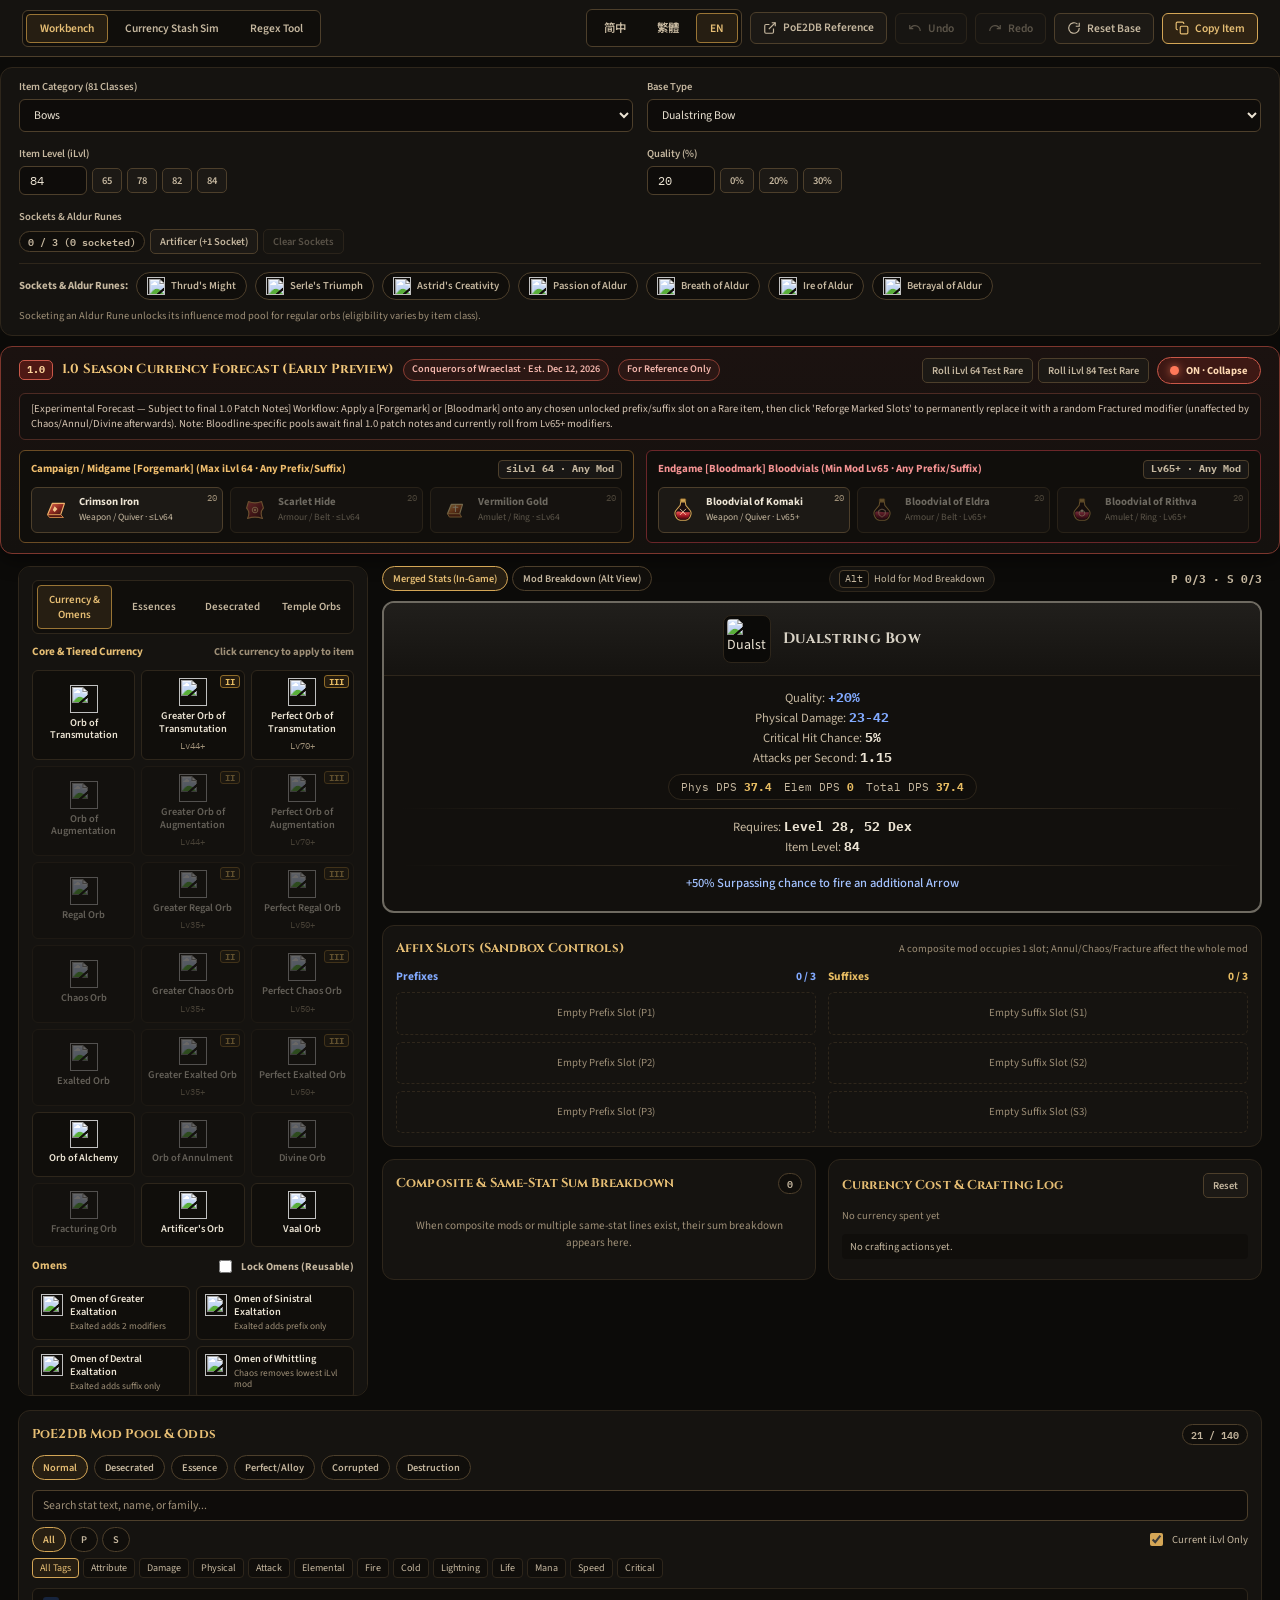
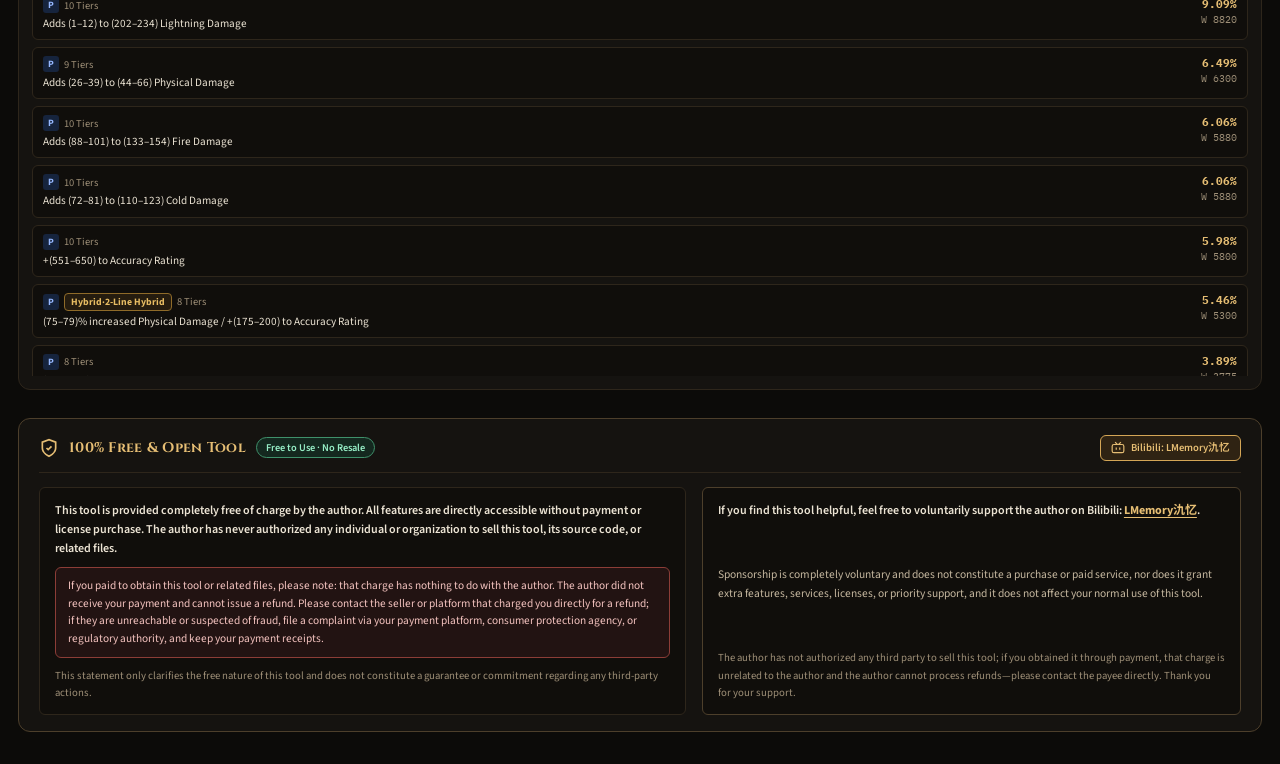
==== commit 0d7da72b: "Update 1.0 Bloodvials to allow prefix/suffix mods and add reference-only badge" ====
--- a/index.html
+++ b/index.html
@@ -103,6 +103,7 @@
         <span class="s10-crest" aria-hidden="true">1.0</span>
         <h2 class="s10-title" data-i18n="s10Title">1.0 赛季通货预测（体验尝鲜）</h2>
         <span class="s10-badge" data-i18n="s10Badge">瓦尔克拉斯征服者 · 预计 2026-12-12 上线</span>
+        <span class="s10-badge" data-i18n="s10RefBadge">仅供参考</span>
       </div>
       <div class="s10-header-actions">
         <div class="s10-demo-actions" id="s10DemoActions">
@@ -122,7 +123,7 @@
 
     <div class="s10-body" id="s10Body">
       <div class="s10-notice" data-i18n="s10Notice">
-        【体验尝鲜 · 以 1.0 正式上线补丁为准】机制流程：先选中稀有装备上的目标词缀打上 [Forgemark] / [Bloodmark] 标记，再点击「重铸标记词缀」一次性替换为永久锁定的「破裂词缀」（此后混沌石/剥离石/神圣石均不会改变该破裂词缀）。注：三种血瓶英文原版均为替换自选「后缀 (suffix)」；其血脉专属高阶词缀池待 12 月补丁正式确认，当前暂以 Lv65+ 后缀池模拟。
+        【体验尝鲜 · 以 1.0 正式上线补丁为准】机制流程：先选中稀有装备上的任意未锁定词缀打上 [Forgemark] / [Bloodmark] 标记，再点击「重铸标记词缀」一次性替换为永久锁定的「破裂词缀」（此后混沌石/剥离石/神圣石均不会改变该破裂词缀）。注：三种血瓶的血脉专属高阶词缀池待 12 月补丁正式确认，当前暂以 Lv65+ 词缀池模拟。
       </div>
 
       <div class="s10-wings">
@@ -136,8 +137,8 @@
 
         <div class="s10-wing s10-wing-blood">
           <div class="s10-wing-head">
-            <span data-i18n="s10BloodGroupTitle">终局鲜血血瓶 [Bloodmark]（最低词缀等级 65 · 仅限后缀）</span>
-            <span class="s10-wing-tag" data-i18n="s10MinLvTag">Lv65+ · 仅限后缀</span>
+            <span data-i18n="s10BloodGroupTitle">终局鲜血血瓶 [Bloodmark]（最低词缀等级 65 · 任选前后缀）</span>
+            <span class="s10-wing-tag" data-i18n="s10MinLvTag">Lv65+ · 任意词缀</span>
           </div>
           <div class="s10-grid" id="s10BloodGrid"></div>
         </div>
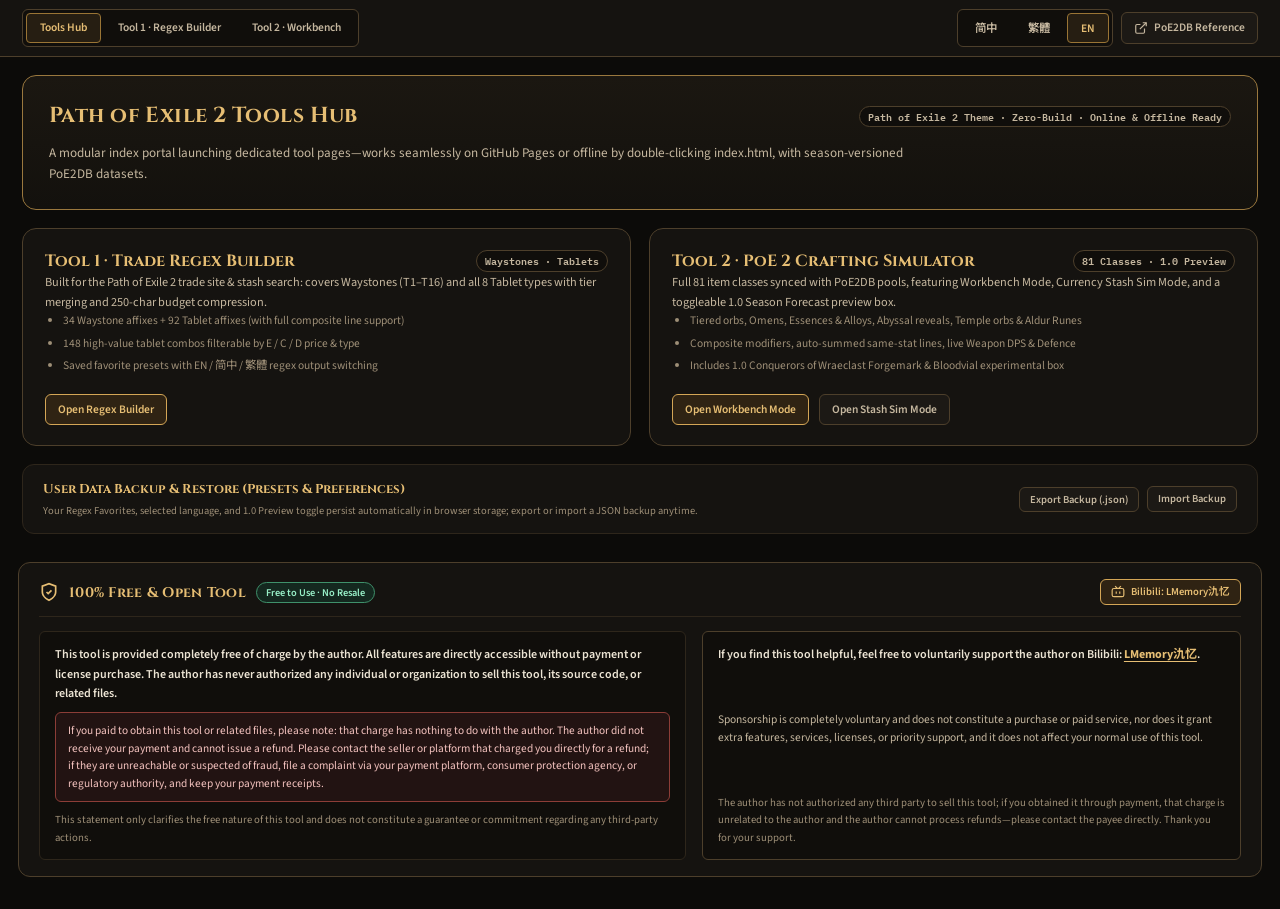
==== commit b93bc6d0: "Refactor multi-page architecture, fix minModLvl rules, and rebuild Tool 1 regex engine from PoE2DB" ====
--- a/index.html
+++ b/index.html
@@ -3,658 +3,136 @@
 <head>
   <meta charset="UTF-8" />
   <meta name="viewport" content="width=device-width, initial-scale=1.0" />
-  <title>PoE 2 Crafting Simulator — PoE2DB</title>
+  <title>PoE 2 Tools Hub — Path of Exile 2 Theme</title>
+  <script>
+    // 兼容旧版 #regex 书签链接：直接跳入独立词缀正则工具页面
+    if (window.location.hash === "#regex") {
+      window.location.replace("pages/tool1_regex/index.html" + window.location.search);
+    }
+    window.POE2_BASE_PATH = "";
+    window.POE2_PAGE = "home";
+  </script>
   <link rel="preconnect" href="https://fonts.googleapis.com" />
   <link rel="preconnect" href="https://fonts.gstatic.com" crossorigin />
   <link href="https://fonts.googleapis.com/css2?family=Cinzel:wght@600;700&family=IBM+Plex+Mono:wght@500;600;700&family=Noto+Sans+SC:wght@400;500;600;700&family=Noto+Sans+TC:wght@400;500;600;700&family=Source+Sans+3:wght@400;500;600;700&display=swap" rel="stylesheet" />
-  <link rel="stylesheet" href="styles.css" />
+  <link rel="stylesheet" href="styles/base.css" />
 </head>
 <body>
-  <header class="topbar">
-    <div class="topbar-left">
-      <div class="segmented" role="group" aria-label="视图模式">
-        <button type="button" class="seg-btn active" id="btnModeWorkbench" data-mode="workbench" data-i18n="modeWorkbench">Workbench</button>
-        <button type="button" class="seg-btn" id="btnModeStash" data-mode="stash" data-i18n="modeStash">Currency Stash Sim</button>
-        <button type="button" class="seg-btn" id="btnModeRegex" data-mode="regex" data-i18n="modeRegex">Regex Tool</button>
-      </div>
-    </div>
-
-    <div class="topbar-actions">
-      <div class="segmented" role="group" aria-label="Language">
-        <button type="button" class="seg-btn" data-lang="cn">简中</button>
-        <button type="button" class="seg-btn" data-lang="tw">繁體</button>
-        <button type="button" class="seg-btn active" data-lang="us">EN</button>
-      </div>
-      <a class="btn btn-ghost" id="btnPoe2dbRef" href="https://poe2db.tw/us/Modifiers" target="_blank" rel="noopener">
-        <svg viewBox="0 0 24 24" fill="none" stroke="currentColor" stroke-width="2" aria-hidden="true"><path d="M18 13v6a2 2 0 0 1-2 2H5a2 2 0 0 1-2-2V8a2 2 0 0 1 2-2h6"/><polyline points="15 3 21 3 21 9"/><line x1="10" y1="14" x2="21" y2="3"/></svg>
-        <span data-i18n="poe2dbRef">PoE2DB Reference</span>
-      </a>
-      <div class="topbar-craft-actions" id="craftingTopActions">
-        <button type="button" class="btn btn-ghost" id="btnUndo" disabled>
-          <svg viewBox="0 0 24 24" fill="none" stroke="currentColor" stroke-width="2" aria-hidden="true"><path d="M3 7v6h6"/><path d="M21 17a9 9 0 0 0-9-9 9 9 0 0 0-6 2.3L3 13"/></svg>
-          <span data-i18n="undo">Undo</span>
-        </button>
-        <button type="button" class="btn btn-ghost" id="btnRedo" disabled>
-          <svg viewBox="0 0 24 24" fill="none" stroke="currentColor" stroke-width="2" aria-hidden="true"><path d="M21 7v6h-6"/><path d="M3 17a9 9 0 0 1 9-9 9 9 0 0 1 6 2.3L21 13"/></svg>
-          <span data-i18n="redo">Redo</span>
-        </button>
-        <button type="button" class="btn btn-ghost" id="btnResetItem">
-          <svg viewBox="0 0 24 24" fill="none" stroke="currentColor" stroke-width="2" aria-hidden="true"><path d="M21 12a9 9 0 1 1-3-6.7"/><polyline points="21 3 21 9 15 9"/></svg>
-          <span data-i18n="resetItem">Reset Base</span>
-        </button>
-        <button type="button" class="btn btn-primary" id="btnCopyItem">
-          <svg viewBox="0 0 24 24" fill="none" stroke="currentColor" stroke-width="2" aria-hidden="true"><rect x="9" y="9" width="13" height="13" rx="2"/><path d="M5 15H4a2 2 0 0 1-2-2V4a2 2 0 0 1 2-2h9a2 2 0 0 1 2 2v1"/></svg>
-          <span data-i18n="copyItem">Copy Item</span>
-        </button>
-      </div>
-    </div>
-  </header>
-
-  <!-- 悬浮全局状态与确认提示条（无论滚动到何处均在视口中央顶部可见） -->
+  <header class="topbar" id="sharedTopbar"></header>
   <div class="status-feedback hidden" id="feedbackBanner" role="status" aria-live="polite"></div>
 
-  <!-- 共享底材配置栏（仿真模式与工作台共享） -->
-  <section class="base-toolbar" id="baseToolbar" aria-label="底材选择栏">
-    <div class="base-toolbar-grid">
-      <div class="field">
-        <label for="categorySelect" data-i18n="catLabel">装备分类（81 类全收录）</label>
-        <select id="categorySelect"></select>
+  <main class="portal-wrap">
+    <section class="portal-hero">
+      <div class="portal-hero-head">
+        <h1 class="portal-title" data-i18n="portalTitle">Path of Exile 2 Tools Hub</h1>
+        <span class="badge-muted" data-i18n="portalHeroBadge">Path of Exile 2 Theme · Zero-Build · Online &amp; Offline Ready</span>
       </div>
-      <div class="field">
-        <label for="baseSelect" data-i18n="baseLabel">底材类型</label>
-        <select id="baseSelect"></select>
+      <p class="portal-subtitle" data-i18n="portalSubtitle">
+        A modular index portal launching dedicated tool pages—works seamlessly on GitHub Pages or offline by double-clicking index.html, with season-versioned PoE2DB datasets.
+      </p>
+    </section>
+
+    <section class="portal-grid" aria-label="Tools Index">
+      <article class="portal-card">
+        <div>
+          <div class="portal-card-head">
+            <h2 class="portal-card-title" data-i18n="portalTool1Title">Tool 1 · Trade Regex Builder</h2>
+            <span class="badge-muted">Waystones · Tablets</span>
+          </div>
+          <p class="portal-card-desc" data-i18n="portalTool1Desc"></p>
+          <ul class="portal-feature-list">
+            <li data-i18n="portalTool1Feat1"></li>
+            <li data-i18n="portalTool1Feat2"></li>
+            <li data-i18n="portalTool1Feat3"></li>
+          </ul>
+        </div>
+        <div class="portal-actions">
+          <a class="btn btn-primary" data-nav="pages/tool1_regex/index.html" href="pages/tool1_regex/index.html" data-i18n="portalTool1Btn">Open Regex Builder</a>
+        </div>
+      </article>
+
+      <article class="portal-card">
+        <div>
+          <div class="portal-card-head">
+            <h2 class="portal-card-title" data-i18n="portalTool2Title">Tool 2 · PoE 2 Crafting Simulator</h2>
+            <span class="badge-muted">81 Classes · 1.0 Preview</span>
+          </div>
+          <p class="portal-card-desc" data-i18n="portalTool2Desc"></p>
+          <ul class="portal-feature-list">
+            <li data-i18n="portalTool2Feat1"></li>
+            <li data-i18n="portalTool2Feat2"></li>
+            <li data-i18n="portalTool2Feat3"></li>
+          </ul>
+        </div>
+        <div class="portal-actions">
+          <a class="btn btn-primary" data-nav="pages/tool2_crafting/index.html" data-nav-extra="mode=workbench" href="pages/tool2_crafting/index.html?mode=workbench" data-i18n="portalTool2BtnWorkbench">Open Workbench Mode</a>
+          <a class="btn btn-ghost" data-nav="pages/tool2_crafting/index.html" data-nav-extra="mode=stash" href="pages/tool2_crafting/index.html?mode=stash" data-i18n="portalTool2BtnStash">Open Stash Sim Mode</a>
+        </div>
+      </article>
+    </section>
+
+    <section class="portal-data-bar" aria-label="User Data Backup">
+      <div class="portal-data-info">
+        <div class="portal-data-title" data-i18n="portalDataTitle">User Data Backup &amp; Restore</div>
+        <div class="hint-text" data-i18n="portalDataDesc"></div>
       </div>
-      <div class="field">
-        <label for="ilvlInput" data-i18n="ilvlLabel">物品等级 (iLvl)</label>
-        <div class="inline-stepper">
-          <input type="number" id="ilvlInput" min="1" max="100" value="84" />
-          <button type="button" class="mini-chip" data-ilvl="65">65</button>
-          <button type="button" class="mini-chip" data-ilvl="78">78</button>
-          <button type="button" class="mini-chip" data-ilvl="82">82</button>
-          <button type="button" class="mini-chip" data-ilvl="84">84</button>
-        </div>
-      </div>
-      <div class="field">
-        <label for="qualityInput" data-i18n="qualLabel">品质 (%)</label>
-        <div class="inline-stepper">
-          <input type="number" id="qualityInput" min="0" max="30" value="20" />
-          <button type="button" class="mini-chip" data-qual="0">0%</button>
-          <button type="button" class="mini-chip" data-qual="20">20%</button>
-          <button type="button" class="mini-chip" data-qual="30">30%</button>
-        </div>
-      </div>
-      <div class="field">
-        <label data-i18n="socketsLabel">插槽与奥杜尔秘符</label>
-        <div class="inline-stepper">
-          <span class="badge-muted" id="socketStatusBadge">0 / 2 孔</span>
-          <button type="button" class="mini-chip" id="btnPunchSocket" data-i18n="punchSocket">巧匠石打孔 (+1)</button>
-          <button type="button" class="mini-chip" id="btnClearSockets" data-i18n="clearSockets">清空插槽</button>
-        </div>
-      </div>
-    </div>
-    <!-- 奥杜尔秘符镶嵌开关条 -->
-    <div class="aldur-bar" id="aldurBar"></div>
-  </section>
-
-  <!-- 1.0 赛季通货预测独立可开关方框（体验尝鲜 · 工作台与仿真模式共享） -->
-  <section class="s10-box" id="season10Box" aria-label="1.0 赛季通货预测（体验尝鲜）">
-    <div class="s10-header">
-      <div class="s10-title-group">
-        <span class="s10-crest" aria-hidden="true">1.0</span>
-        <h2 class="s10-title" data-i18n="s10Title">1.0 赛季通货预测（体验尝鲜）</h2>
-        <span class="s10-badge" data-i18n="s10Badge">瓦尔克拉斯征服者 · 预计 2026-12-12 上线</span>
-        <span class="s10-badge" data-i18n="s10RefBadge">仅供参考</span>
-      </div>
-      <div class="s10-header-actions">
-        <div class="s10-demo-actions" id="s10DemoActions">
-          <button type="button" class="mini-chip" id="btnS10Demo64" data-i18n="s10DemoRare64">生成 Lv64 测试黄装</button>
-          <button type="button" class="mini-chip" id="btnS10Demo84" data-i18n="s10DemoRare84">生成 Lv84 测试黄装</button>
-        </div>
-        <button type="button" class="s10-switch-btn active" id="btnToggleSeason10" aria-expanded="true">
-          <span class="s10-switch-dot" aria-hidden="true"></span>
-          <span id="s10ToggleLabel" data-i18n="s10ToggleOn">已开启 · 点击收起</span>
-        </button>
-      </div>
-    </div>
-
-    <p class="s10-collapsed-hint hidden" id="s10CollapsedHint" data-i18n="s10SwitchDesc">
-      基于 PoE2DB 1.0 解包词条与官方「Conquerors of Wraeclast」专题：攻城宝库产出 6 种新通货（≤Lv64 熔炉标记 / ≥Lv65 鲜血血瓶）
-    </p>
-
-    <div class="s10-body" id="s10Body">
-      <div class="s10-notice" data-i18n="s10Notice">
-        【体验尝鲜 · 以 1.0 正式上线补丁为准】机制流程：先选中稀有装备上的任意未锁定词缀打上 [Forgemark] / [Bloodmark] 标记，再点击「重铸标记词缀」一次性替换为永久锁定的「破裂词缀」（此后混沌石/剥离石/神圣石均不会改变该破裂词缀）。注：三种血瓶的血脉专属高阶词缀池待 12 月补丁正式确认，当前暂以 Lv65+ 词缀池模拟。
-      </div>
-
-      <div class="s10-wings">
-        <div class="s10-wing s10-wing-forge">
-          <div class="s10-wing-head">
-            <span data-i18n="s10ForgeGroupTitle">前期熔炉标记 [Forgemark]（最高物等 64 · 任选前后缀）</span>
-            <span class="s10-wing-tag" data-i18n="s10MaxLvTag">≤iLvl 64 · 任意词缀</span>
-          </div>
-          <div class="s10-grid" id="s10ForgeGrid"></div>
-        </div>
-
-        <div class="s10-wing s10-wing-blood">
-          <div class="s10-wing-head">
-            <span data-i18n="s10BloodGroupTitle">终局鲜血血瓶 [Bloodmark]（最低词缀等级 65 · 任选前后缀）</span>
-            <span class="s10-wing-tag" data-i18n="s10MinLvTag">Lv65+ · 任意词缀</span>
-          </div>
-          <div class="s10-grid" id="s10BloodGrid"></div>
-        </div>
-      </div>
-
-      <!-- 交互区：目标词缀选择 / 标记重铸定型 -->
-      <div class="s10-action-bar hidden" id="s10ActionBar"></div>
-    </div>
-  </section>
-
-  <!-- 模式 A：工作台对称三栏模式 -->
-  <main class="workspace" id="workbenchView">
-    <!-- 左栏：通货、预兆、精华、渎灵、神庙通货 -->
-    <aside class="panel panel-left" aria-label="做装工作台">
-      <section class="card card-full">
-        <div class="tabs" role="tablist">
-          <button type="button" class="tab active" role="tab" aria-selected="true" data-craft-tab="currency" data-i18n="tabCurrency">通货与预兆</button>
-          <button type="button" class="tab" role="tab" aria-selected="false" data-craft-tab="essence" data-i18n="tabEssence">精华</button>
-          <button type="button" class="tab" role="tab" aria-selected="false" data-craft-tab="desecrate" data-i18n="tabDesecrate">渎灵 (深渊)</button>
-          <button type="button" class="tab" role="tab" aria-selected="false" data-craft-tab="temple" data-i18n="tabTemple">神庙通货</button>
-        </div>
-
-        <div class="tab-panel active" id="tab-currency">
-          <div class="section-label">
-            <span data-i18n="basicOrbs">基础与阶梯通货</span>
-            <span class="hint-text" data-i18n="clickOrbHint">点击通货对当前装备使用</span>
-          </div>
-          <div class="currency-grid" id="currencyGrid"></div>
-
-          <div class="section-label">
-            <span data-i18n="omensTitle">预兆 (Omens)</span>
-            <label class="toggle-inline">
-              <input type="checkbox" id="keepOmensToggle" />
-              <span data-i18n="keepOmens">锁定预兆（不消耗）</span>
-            </label>
-          </div>
-          <div class="omen-grid" id="omenGrid"></div>
-        </div>
-
-        <div class="tab-panel" id="tab-essence">
-          <div class="info-banner" data-i18n="essenceNotice">普通/强效精华将魔法物品升级为稀有并必出指定词缀；完美/腐化/合金精华会从稀有物品移除 1 条词缀并必出指定词缀（支持左/右旋结晶预兆）。</div>
-          <div class="essence-filter-row">
-            <input type="search" id="essenceSearch" data-i18n-ph="essenceSearchPh" placeholder="搜索精华或合金词缀..." />
-            <div class="pill-group">
-              <button type="button" class="pill active" data-ess-filter="all" data-i18n="filterAll">全部</button>
-              <button type="button" class="pill" data-ess-filter="lesser" data-i18n="filterEssLesser">次级</button>
-              <button type="button" class="pill" data-ess-filter="normal" data-i18n="filterEssNormal">普通</button>
-              <button type="button" class="pill" data-ess-filter="greater" data-i18n="filterEssGreater">强效</button>
-              <button type="button" class="pill" data-ess-filter="perfect" data-i18n="filterEssPerfect">完美</button>
-              <button type="button" class="pill" data-ess-filter="special" data-i18n="filterEssSpecial">特殊</button>
-              <button type="button" class="pill" data-ess-filter="alloy" data-i18n="filterEssAlloy">合金</button>
-            </div>
-          </div>
-          <div class="essence-list" id="essenceList"></div>
-        </div>
-
-        <div class="tab-panel" id="tab-desecrate">
-          <div class="info-banner" data-i18n="desecrateNotice">使用深渊遗骨为稀有物品注入渎灵词缀，随后 3 选 1 揭示。可搭配左右旋死灵、至高/领主/黑血、深渊回响与光明预兆。</div>
-          <div class="desecrate-bones" id="desecrateBones"></div>
-          <!-- 灵魂深井揭示区紧接遗骨按钮下方，无需滚动 -->
-          <div class="reveal-box hidden" id="revealBox">
-            <div class="reveal-head">
-              <h3 data-i18n="revealTitle">灵魂深井揭示（请选择 1 条词缀）</h3>
-              <button type="button" class="btn btn-sm btn-accent hidden" id="btnRerollReveal" data-i18n="rerollReveal">深渊回响重骰</button>
-            </div>
-            <div class="reveal-choices" id="revealChoices"></div>
-          </div>
-          <div class="desecrate-omens">
-            <div class="section-label"><span data-i18n="desecrateOmensTitle">深渊专用预兆</span></div>
-            <div class="omen-grid" id="desecrateOmenGrid"></div>
-          </div>
-        </div>
-
-        <div class="tab-panel" id="tab-temple">
-          <div class="info-banner" data-i18n="templeNotice">阿兹里神庙通货：包含注能装置（突破 20% 至最高 30% 品质）、献祭宝珠（升级腐化附魔）、建筑师宝珠与萃取石等。</div>
-          <div class="temple-list" id="templeList"></div>
-        </div>
-      </section>
-    </aside>
-
-    <!-- 中栏：装备实时面板、槽位拆解、同类相加明细与通货统计 -->
-    <section class="panel panel-center" aria-label="装备预览与词缀结构">
-      <div class="item-stage">
-        <div class="view-mode-bar">
-          <div class="pill-group" role="group">
-            <button type="button" class="pill active" id="btnViewMerged" data-i18n="viewMerged">合并展示（游戏内最终属性）</button>
-            <button type="button" class="pill" id="btnViewSplit" data-i18n="viewSplit">词缀逐条拆解（Alt 视图）</button>
-          </div>
-          <div class="alt-badge" id="altHintPill">
-            <kbd>Alt</kbd> <span data-i18n="altHint">按住查看词缀拆解</span>
-          </div>
-          <span class="affix-counter" id="affixCounter">0/3 · 0/3</span>
-        </div>
-
-        <div id="itemCardMount"></div>
-      </div>
-
-      <section class="card">
-        <div class="card-head">
-          <h2 data-i18n="slotTitle">词缀槽位结构（沙盒精细调整）</h2>
-          <span class="hint-text" data-i18n="slotHint">复合词缀只占 1 个槽位，剥离/混沌/破溃按整条生效</span>
-        </div>
-        <div class="slots-columns">
-          <div class="slot-group">
-            <div class="slot-group-title prefix-color">
-              <span data-i18n="prefixes">前缀 (Prefixes)</span>
-              <span id="prefixCountBadge">0 / 3</span>
-            </div>
-            <div class="slot-list" id="prefixSlots"></div>
-          </div>
-          <div class="slot-group">
-            <div class="slot-group-title suffix-color">
-              <span data-i18n="suffixes">后缀 (Suffixes)</span>
-              <span id="suffixCountBadge">0 / 3</span>
-            </div>
-            <div class="slot-list" id="suffixSlots"></div>
-          </div>
-        </div>
-      </section>
-
-      <div class="bottom-split">
-        <section class="card">
-          <div class="card-head">
-            <h2 data-i18n="mergeTitle">复合与同类相加明细</h2>
-            <span class="badge-muted" id="mergeCountBadge">0</span>
-          </div>
-          <div class="merge-breakdown" id="mergeBreakdown"></div>
-        </section>
-
-        <section class="card">
-          <div class="card-head">
-            <h2 data-i18n="costTitle">通货消耗与操作记录</h2>
-            <button type="button" class="mini-chip" id="btnClearLog" data-i18n="clearLog">清空统计</button>
-          </div>
-          <div class="cost-pills" id="costPills"></div>
-          <ul class="craft-log" id="craftLog"></ul>
-        </section>
+      <div class="portal-data-actions">
+        <button type="button" class="btn btn-ghost btn-sm" id="btnExportUserData" data-i18n="btnExportUser">Export Backup (.json)</button>
+        <label class="btn btn-ghost btn-sm" for="inputImportUserData" style="cursor:pointer;">
+          <span data-i18n="btnImportUser">Import Backup</span>
+          <input type="file" id="inputImportUserData" accept="application/json,.json" hidden />
+        </label>
       </div>
     </section>
-
-    <!-- 右栏：编年史词缀池与权重概率 -->
-    <aside class="panel panel-right" aria-label="PoE2DB 词缀池">
-      <section class="card card-full">
-        <div class="card-head">
-          <h2 data-i18n="poolTitle">编年史词缀池与概率</h2>
-          <span class="badge-muted" id="poolStatsBadge">--</span>
-        </div>
-
-        <div class="pool-tabs" id="poolTabs">
-          <button type="button" class="pill active" data-pool="normal" data-i18n="poolNormal">基础池</button>
-          <button type="button" class="pill" data-pool="desecrated" data-i18n="poolDesecrated">渎灵</button>
-          <button type="button" class="pill" data-pool="essence" data-i18n="poolEssence">精华</button>
-          <button type="button" class="pill" data-pool="perfect_essence" data-i18n="poolPerfectEssence">完美/合金</button>
-          <button type="button" class="pill" data-pool="corrupted" data-i18n="poolCorrupted">腐化附魔</button>
-          <button type="button" class="pill hidden" data-pool="extra" id="btnExtraPool"></button>
-          <button type="button" class="pill hidden" data-pool="extra2" id="btnExtraPool2"></button>
-        </div>
-
-        <div class="pool-controls">
-          <input type="search" id="modSearchInput" data-i18n-ph="poolSearchPh" placeholder="搜索词缀效果、名称或英文族..." />
-          <div class="pool-filter-row">
-            <div class="pill-group">
-              <button type="button" class="pill active" data-gen-filter="all" data-i18n="filterAll">全部</button>
-              <button type="button" class="pill" data-gen-filter="1" data-i18n="prefixShort">前缀</button>
-              <button type="button" class="pill" data-gen-filter="2" data-i18n="suffixShort">后缀</button>
-            </div>
-            <label class="toggle-inline">
-              <input type="checkbox" id="filterIlvlToggle" checked />
-              <span data-i18n="onlyIlvl">仅看当前 iLvl</span>
-            </label>
-          </div>
-          <div class="tag-filter-bar" id="tagFilterBar"></div>
-        </div>
-
-        <div class="mod-pool-list" id="modPoolList"></div>
-      </section>
-    </aside>
   </main>
 
-  <!-- 模式 B：仿真做装（对称通货仓库祭坛 + 紧邻揭示区 + 分页工具抽屉，零上下滚动） -->
-  <section class="stash-workspace hidden" id="stashView" aria-label="仿真做装通货仓库页">
-    <div class="stash-layout">
-      <div class="stash-board-wrap">
-        <div class="stash-cursor-bar">
-          <div class="cursor-status">
-            <span data-i18n="stashActiveOrb">当前手持通货：</span>
-            <span id="stashActiveToolLabel" class="cursor-active-name" data-i18n="stashNone">未选中</span>
-          </div>
-          <div class="stash-cursor-actions">
-            <label class="toggle-inline stash-toggle">
-              <input type="checkbox" id="stashKeepOmensToggle" />
-              <span data-i18n="keepOmens">锁定预兆（不消耗）</span>
-            </label>
-            <button type="button" class="btn btn-ghost btn-sm" id="btnDropCursorTool" data-i18n="stashClearTool">放下手持通货</button>
-          </div>
-        </div>
+  <footer class="site-footer" id="sharedFooter" aria-label="Free Tool &amp; Anti-Resale Notice"></footer>
 
-        <!-- 游戏内通货仓库盘（对称三翼祭坛 + 即时揭示 + 免滚动分类抽屉） -->
-        <div class="poe-stash-board">
-          <div class="stash-top-grid">
-            <!-- 左翼：3×5 阶梯通货 -->
-            <div class="stash-col-left" id="stashLeftOrbs"></div>
+  <script src="data/user/default_profile.js"></script>
+  <script src="data/poe2db/seasons_index.js"></script>
+  <script src="src/shared/storage.js"></script>
+  <script src="src/shared/seasonManager.js"></script>
+  <script src="src/shared/i18n.js"></script>
+  <script src="src/shared/layout.js"></script>
+  <script>
+    (function () {
+      const btnExp = document.getElementById("btnExportUserData");
+      const inpImp = document.getElementById("inputImportUserData");
+      const tr = (k) => window.PoE2I18n.t(window.PoE2Layout.getLanguage(), k);
 
-            <!-- 中央祭坛：顶排 5 核心通货 + 居中装备底座 -->
-            <div class="stash-col-center">
-              <div class="stash-top-orbs" id="stashTopOrbs"></div>
+      if (btnExp) {
+        btnExp.addEventListener("click", () => {
+          const data = window.PoE2Storage.exportUserBackup();
+          const blob = new Blob([JSON.stringify(data, null, 2)], { type: "application/json" });
+          const url = URL.createObjectURL(blob);
+          const a = document.createElement("a");
+          a.href = url;
+          a.download = "poe2_tools_user_backup.json";
+          a.click();
+          URL.revokeObjectURL(url);
+          window.PoE2ShowFeedback(tr("msgExportedUser"), "success");
+        });
+      }
 
-              <div class="stash-pedestal-row">
-                <button type="button" class="stash-item-pedestal" id="stashItemPedestal" title="点击应用当前手持通货">
-                  <div class="pedestal-rarity-glow" id="pedestalGlow"></div>
-                  <img id="pedestalIcon" src="https://cdn.poe2db.tw/image/Art/2DItems/Weapons/TwoHandWeapons/Bows/Bows5.webp" alt="Equipped Base Item" />
-                  <div class="pedestal-sockets" id="pedestalSockets"></div>
-                  <div class="pedestal-hint" data-i18n="stashClickItemHint">点击中央装备槽即可应用当前手持通货</div>
-                </button>
-              </div>
-            </div>
-
-            <!-- 右翼：品质与打孔工具 -->
-            <div class="stash-col-right">
-              <div class="stash-right-tools" id="stashRightTools"></div>
-            </div>
-          </div>
-
-          <!-- 仿真模式中的灵魂深井 3选1 揭示区：紧贴装备底座正下方，零下滑直达 -->
-          <div class="reveal-box stash-reveal-immediate hidden" id="stashRevealBox">
-            <div class="reveal-head">
-              <h3 data-i18n="revealTitle">灵魂深井揭示（请选择 1 条词缀）</h3>
-              <button type="button" class="btn btn-sm btn-accent hidden" id="btnStashRerollReveal" data-i18n="rerollReveal">深渊回响重骰</button>
-            </div>
-            <div class="reveal-choices stash-reveal-choices-grid" id="stashRevealChoices"></div>
-          </div>
-
-          <!-- 仓库下部快捷分类切换栏（避免所有模块纵向堆叠导致上下滑动） -->
-          <div class="stash-drawer-bar" role="tablist">
-            <button type="button" class="stash-tab active" data-stash-tab="abyss" data-i18n="stashTabAbyss">深渊与渎灵</button>
-            <button type="button" class="stash-tab" data-stash-tab="omens" data-i18n="stashTabOmens">常规预兆</button>
-            <button type="button" class="stash-tab" data-stash-tab="essence" data-i18n="stashTabEssence">精华</button>
-            <button type="button" class="stash-tab" data-stash-tab="temple" data-i18n="stashTabTemple">神庙通货</button>
-            <button type="button" class="stash-tab" data-stash-tab="aldur" data-i18n="stashTabAldur">奥杜尔秘符</button>
-            <button type="button" class="stash-tab" data-stash-tab="all" data-i18n="stashTabAll">全部展开</button>
-          </div>
-
-          <!-- 1. 深渊渎灵通货 + 深渊预兆栏 -->
-          <div class="stash-drawer-section" data-stash-section="abyss">
-            <div class="stash-sub-header" data-i18n="stashAbyssTitle">深渊渎灵通货与深渊预兆</div>
-            <div class="stash-grid-cards" id="stashAbyssGrid"></div>
-          </div>
-
-          <!-- 2. 其他预兆栏（与工作台模式完全一致） -->
-          <div class="stash-drawer-section hidden" data-stash-section="omens">
-            <div class="stash-sub-header stash-sub-header-row">
-              <span data-i18n="stashOmensTitle">预兆 (Omens)</span>
-            </div>
-            <div class="stash-grid-cards" id="stashOmenGrid"></div>
-          </div>
-
-          <!-- 3. 精华栏 -->
-          <div class="stash-drawer-section hidden" data-stash-section="essence">
-            <div class="stash-sub-header stash-sub-header-row">
-              <span data-i18n="stashEssenceTitle">精华 (Essences)</span>
-              <div class="stash-ess-controls">
-                <input type="search" id="stashEssenceSearch" class="stash-search-input" data-i18n-ph="stashEssSearchPh" placeholder="搜索精华..." />
-                <div class="pill-group stash-pill-group">
-                  <button type="button" class="pill active" data-stash-ess-filter="all" data-i18n="filterAll">全部</button>
-                  <button type="button" class="pill" data-stash-ess-filter="lesser" data-i18n="filterEssLesser">次级</button>
-                  <button type="button" class="pill" data-stash-ess-filter="normal" data-i18n="filterEssNormal">普通</button>
-                  <button type="button" class="pill" data-stash-ess-filter="greater" data-i18n="filterEssGreater">强效</button>
-                  <button type="button" class="pill" data-stash-ess-filter="perfect" data-i18n="filterEssPerfect">完美</button>
-                  <button type="button" class="pill" data-stash-ess-filter="special" data-i18n="filterEssSpecial">特殊</button>
-                  <button type="button" class="pill" data-stash-ess-filter="alloy" data-i18n="filterEssAlloy">合金</button>
-                </div>
-              </div>
-            </div>
-            <div class="stash-grid-cards stash-essence-grid" id="stashEssenceGrid"></div>
-          </div>
-
-          <!-- 4. 神庙通货栏 -->
-          <div class="stash-drawer-section hidden" data-stash-section="temple">
-            <div class="stash-sub-header" data-i18n="stashTempleTitle">神庙通货</div>
-            <div class="stash-grid-cards" id="stashTempleGrid"></div>
-          </div>
-
-          <!-- 5. 奥杜尔秘符栏 -->
-          <div class="stash-drawer-section hidden" data-stash-section="aldur">
-            <div class="stash-sub-header" data-i18n="stashAldurTitle">奥杜尔秘符</div>
-            <div class="stash-grid-cards" id="stashAldurGrid"></div>
-          </div>
-        </div>
-      </div>
-
-      <!-- 右侧实时装备面板 + 复合词缀合并 + 消费统计（粘性跟随视口） -->
-      <div class="stash-inspector">
-        <div id="stashItemCardMount"></div>
-        <section class="card">
-          <div class="card-head">
-            <h2 data-i18n="mergeTitle">复合与同类相加明细</h2>
-            <span class="badge-muted" id="stashMergeBadge">0</span>
-          </div>
-          <div class="merge-breakdown" id="stashMergeBreakdown"></div>
-        </section>
-        <section class="card">
-          <div class="card-head">
-            <h2 data-i18n="costTitle">通货消耗与操作记录</h2>
-            <button type="button" class="mini-chip" id="btnStashClearLog" data-i18n="clearLog">重置统计</button>
-          </div>
-          <div class="cost-pills" id="stashCostPills"></div>
-          <ul class="craft-log" id="stashCraftLog"></ul>
-        </section>
-      </div>
-    </div>
-  </section>
-
-  <!-- 模式 C：词缀正则工具（引路石 Waystones / 石板碑牌 Tablets 交易站搜索正则生成器） -->
-  <section class="rex-workspace hidden" id="regexView" aria-label="PoE 2 Affix Regex Builder">
-    <div class="rex-topbar card">
-      <div class="rex-topbar-left">
-        <div class="segmented" id="rex-tabs" role="group" aria-label="Regex Target Type">
-          <button type="button" class="seg-btn active" data-tab="waystone" aria-pressed="true" id="rex-tab-waystone">Waystones</button>
-          <button type="button" class="seg-btn" data-tab="tablet" aria-pressed="false" id="rex-tab-tablet">Tablets</button>
-        </div>
-      </div>
-      <div class="rex-topbar-right">
-        <label class="rex-lang-field">
-          <span id="rex-language-label" class="hint-text">Output language</span>
-          <select id="rex-language" aria-labelledby="rex-language-label">
-            <option value="en">English</option>
-            <option value="cn">简体中文</option>
-            <option value="tw">繁體中文</option>
-          </select>
-        </label>
-      </div>
-    </div>
-
-    <div class="rex-layout">
-      <div class="rex-col-main">
-        <!-- 基础筛选（石板类型 / 复活次数 / 稀有度 / 腐化状态） -->
-        <section class="card">
-          <div class="card-head">
-            <h2 id="rex-primary-heading">Waystones</h2>
-            <span class="badge-muted" id="rex-primary-badge">0</span>
-          </div>
-          <div id="rex-primary-body" class="rex-primary-body"></div>
-        </section>
-
-        <!-- 引路石阶级 + 引路石效果筛选（双卡并排或堆叠） -->
-        <div class="rex-waystone-row">
-          <section class="card" id="rex-tier-card" aria-labelledby="rex-tier-heading">
-            <div class="card-head">
-              <h2 id="rex-tier-heading">Waystone tier</h2>
-              <button type="button" class="mini-chip" id="rex-tier-clear">Clear</button>
-            </div>
-            <p class="hint-text" id="rex-tier-hint"></p>
-            <div class="rex-tier-grid" id="rex-tier-body"></div>
-          </section>
-
-          <section class="card" id="rex-summary-card" aria-labelledby="rex-summary-heading">
-            <div class="card-head">
-              <h2 id="rex-summary-heading">Waystone effect filters</h2>
-              <button type="button" class="mini-chip" id="rex-summary-clear">Clear</button>
-            </div>
-            <p class="hint-text" id="rex-summary-hint"></p>
-            <div class="rex-summary-grid" id="rex-summary-body"></div>
-          </section>
-        </div>
-
-        <!-- 高价值石板词缀（仅在 Tablets 标签页显示） -->
-        <section class="card hidden" id="rex-hv-card" aria-labelledby="rex-hv-heading">
-          <div class="card-head">
-            <h2 id="rex-hv-heading">High-value tablet affixes</h2>
-            <span class="badge-muted" id="rex-hv-count">0</span>
-          </div>
-          <p class="hint-text" id="rex-hv-hint"></p>
-          <div class="rex-hv-filters">
-            <div class="rex-hv-price-group">
-              <span class="hint-text" id="rex-hv-price-label">Min price</span>
-              <input id="rex-hv-price" type="number" inputmode="numeric" min="0" placeholder="Any" />
-              <select id="rex-hv-currency">
-                <option value="E">E</option>
-                <option value="C">C</option>
-                <option value="D">D</option>
-              </select>
-            </div>
-            <div class="pill-group" id="rex-hv-types"></div>
-          </div>
-          <div class="rex-hv-list" id="rex-hv-list"></div>
-        </section>
-
-        <!-- 词缀筛选主列表 -->
-        <section class="card" aria-labelledby="rex-affix-heading">
-          <div class="card-head">
-            <h2 id="rex-affix-heading">Affix filters</h2>
-            <span class="badge-muted" id="rex-visible-count">0</span>
-          </div>
-
-          <div class="rex-hot-bar" id="rex-hot-bar">
-            <span class="rex-hot-label" id="rex-hot-label">Hot affixes</span>
-          </div>
-
-          <div class="rex-affix-controls">
-            <input id="rex-search" type="search" autocomplete="off" spellcheck="false" placeholder="e.g. ignite, resistance, life" />
-            <div class="rex-control-row">
-              <div class="pill-group" role="group">
-                <button type="button" class="pill active" id="rex-toggle-prefix" aria-pressed="true">Prefix</button>
-                <button type="button" class="pill active" id="rex-toggle-suffix" aria-pressed="true">Suffix</button>
-              </div>
-              <div class="rex-control-end">
-                <div class="segmented" id="rex-match-mode" role="group">
-                  <button type="button" class="seg-btn active" data-match="all" aria-pressed="true" id="rex-match-all">Match all</button>
-                  <button type="button" class="seg-btn" data-match="any" aria-pressed="false" id="rex-match-any">Match any</button>
-                </div>
-                <button type="button" class="mini-chip" id="rex-clear-selected">Clear selected</button>
-              </div>
-            </div>
-          </div>
-
-          <div id="rex-affix-list" class="rex-affix-groups"></div>
-        </section>
-      </div>
-
-      <!-- 右侧粘性面板：已选条件 + 交易站正则预览 + 最爱预设 -->
-      <aside class="rex-col-side">
-        <section class="card">
-          <div class="card-head">
-            <h2 id="rex-result-heading">Selected conditions</h2>
-            <span class="badge-muted" id="rex-condition-count">0</span>
-          </div>
-
-          <div id="rex-summary"></div>
-
-          <div class="rex-regex-box">
-            <div class="rex-regex-head">
-              <span id="rex-regex-heading">Trade search box</span>
-              <span class="badge-muted" id="rex-regex-length">0 / 250</span>
-            </div>
-            <pre class="rex-regex-source empty" id="rex-regex-source"></pre>
-            <p class="rex-regex-msg" id="rex-regex-message" role="status" aria-live="polite"></p>
-          </div>
-
-          <div class="rex-actions">
-            <button type="button" class="btn btn-primary rex-btn-grow" id="rex-copy" disabled>Copy regex</button>
-            <button type="button" class="btn btn-ghost" id="rex-clear">Clear all</button>
-          </div>
-
-          <p class="hint-text" id="rex-status" role="status"></p>
-        </section>
-
-        <section class="card" aria-labelledby="rex-fav-heading">
-          <div class="card-head">
-            <h2 id="rex-fav-heading">Favorites</h2>
-            <span class="badge-muted" id="rex-fav-count">0</span>
-          </div>
-          <div class="rex-fav-row">
-            <input id="rex-fav-name" type="text" maxlength="24" placeholder="Name this preset" />
-            <button type="button" class="btn btn-sm btn-primary" id="rex-fav-save">Save</button>
-          </div>
-          <div class="rex-fav-list" id="rex-fav-list"></div>
-        </section>
-      </aside>
-    </div>
-  </section>
-
-  <!-- 底部免费声明与防倒卖维权指引（双模式共享，支持三语切换且默认英文） -->
-  <footer class="site-footer" aria-label="Free Tool & Anti-Resale Notice">
-    <div class="footer-inner">
-      <div class="footer-head">
-        <div class="footer-title-group">
-          <svg class="footer-icon" viewBox="0 0 24 24" fill="none" stroke="currentColor" stroke-width="2" aria-hidden="true">
-            <path d="M12 22s8-4 8-10V5l-8-3-8 3v7c0 6 8 10 8 10z"/>
-            <path d="m9 12 2 2 4-4"/>
-          </svg>
-          <h2 class="footer-title" data-i18n="footerTitle">100% Free &amp; Open Tool</h2>
-          <span class="footer-badge" data-i18n="footerBadge">Free to Use · No Resale</span>
-        </div>
-        <a class="btn btn-primary btn-sm footer-bili-btn" href="https://space.bilibili.com/7132721" target="_blank" rel="noopener noreferrer">
-          <svg viewBox="0 0 24 24" fill="none" stroke="currentColor" stroke-width="2" aria-hidden="true">
-            <rect x="2" y="6" width="20" height="14" rx="3"/>
-            <path d="m7 2 4 4"/><path d="m17 2-4 4"/>
-            <path d="M9 11v4"/><path d="M15 11v4"/>
-          </svg>
-          <span data-i18n="footerBiliBtn">Bilibili: LMemory氿忆</span>
-        </a>
-      </div>
-
-      <div class="footer-grid">
-        <div class="footer-col">
-          <p class="footer-lead" data-i18n="footerFreeLead">
-            This tool is provided completely free of charge by the author. All features are directly accessible without payment or license purchase. The author has never authorized any individual or organization to sell this tool, its source code, or related files.
-          </p>
-          <div class="footer-alert" data-i18n="footerScamAlert">
-            If you paid to obtain this tool or related files, please note: that charge has nothing to do with the author. The author did not receive your payment and cannot issue a refund. Please contact the seller or platform that charged you directly for a refund; if they are unreachable or suspected of fraud, file a complaint via your payment platform, consumer protection agency, or regulatory authority, and keep your payment receipts.
-          </div>
-          <p class="footer-note" data-i18n="footerDisclaimer">
-            This statement only clarifies the free nature of this tool and does not constitute a guarantee or commitment regarding any third-party actions.
-          </p>
-        </div>
-
-        <div class="footer-col footer-col-sponsor">
-          <p class="footer-lead">
-            <span data-i18n="footerSponsorPre">If you find this tool helpful, feel free to voluntarily support the author on Bilibili: </span><a class="footer-link" href="https://space.bilibili.com/7132721" target="_blank" rel="noopener noreferrer">LMemory氿忆</a><span data-i18n="footerSponsorPost">.</span>
-          </p>
-          <p class="footer-desc" data-i18n="footerSponsorDesc">
-            Sponsorship is completely voluntary and does not constitute a purchase or paid service, nor does it grant extra features, services, licenses, or priority support, and it does not affect your normal use of this tool.
-          </p>
-          <p class="footer-note" data-i18n="footerSponsorNote">
-            The author has not authorized any third party to sell this tool; if you obtained it through payment, that charge is unrelated to the author and the author cannot process refunds—please contact the payee directly. Thank you for your support.
-          </p>
-        </div>
-      </div>
-    </div>
-  </footer>
-
-  <script src="data/catalog.js"></script>
-  <script src="data/regexData.js"></script>
-  <script src="src/i18n.js"></script>
-  <script src="src/craftingEngine.js"></script>
-  <script src="src/regexTool.js"></script>
-  <script src="src/app.js"></script>
+      if (inpImp) {
+        inpImp.addEventListener("change", (ev) => {
+          const file = ev.target.files && ev.target.files[0];
+          if (!file) return;
+          const reader = new FileReader();
+          reader.onload = () => {
+            try {
+              const restored = window.PoE2Storage.importUserBackup(reader.result);
+              if (restored.lang) window.PoE2Layout.setLanguage(restored.lang);
+              window.PoE2ShowFeedback(tr("msgImportedUser"), "success");
+            } catch (_) {
+              window.PoE2ShowFeedback(tr("errImportUser"), "error");
+            }
+            inpImp.value = "";
+          };
+          reader.readAsText(file);
+        });
+      }
+    })();
+  </script>
 </body>
 </html>
--- a/styles/base.css
+++ b/styles/base.css
@@ -0,0 +1,749 @@
+/* 流放之路 2 主题（Path of Exile 2 Theme）全站公共样式系统 */
+
+:root {
+  --p-density: 1;
+
+  --bg-canvas: #0c0b09;
+  --bg-surface: #151310;
+  --bg-elevated: #1c1915;
+  --bg-subtle: #100e0b;
+  --bg-hover: #252018;
+  --bg-input: #0e0c0a;
+
+  --border-subtle: #2e261b;
+  --border-strong: #4d3f2b;
+  --border-gold: #9a783e;
+
+  --text-primary: #ece4d4;
+  --text-secondary: #c5b79f;
+  --text-muted: #9e8f77;
+
+  --primary: #d4a656;
+  --primary-hover: #e6be74;
+  --primary-bg: #261e12;
+  --primary-border: #9a7535;
+
+  --accent-amber: #e8bd63;
+  --accent-amber-bg: #251c0f;
+  --accent-amber-border: #8f6b29;
+
+  --rarity-normal: #d8d2c5;
+  --rarity-magic: #82aaff;
+  --rarity-rare: #f3d46b;
+  --rarity-corrupted: #f27474;
+  --rarity-fractured: #dfb47c;
+  --rarity-desecrated: #55d49f;
+  --rarity-essence: #70c8eb;
+  --prefix-color: #82aaff;
+  --suffix-color: #e8bd63;
+
+  --radius-sm: 6px;
+  --radius-md: 12px;
+  --radius-lg: 14px;
+  --shadow-float: 0 12px 28px rgba(0, 0, 0, 0.72);
+
+  --font-display: "Cinzel", "Noto Sans SC", "Noto Sans TC", serif;
+  --font-sans: "Source Sans 3", "Noto Sans SC", "Noto Sans TC", "PingFang SC", "Microsoft YaHei", system-ui, sans-serif;
+  --font-mono: "IBM Plex Mono", "Cascadia Mono", Consolas, monospace;
+}
+
+*,
+*::before,
+*::after {
+  box-sizing: border-box;
+}
+
+::selection {
+  background: #4d3a1d;
+  color: #f7efe0;
+}
+
+html {
+  scrollbar-width: thin;
+  scrollbar-color: #4d3f2b #100e0b;
+}
+
+::-webkit-scrollbar {
+  width: 7px;
+  height: 7px;
+}
+
+::-webkit-scrollbar-track {
+  background: #100e0b;
+}
+
+::-webkit-scrollbar-thumb {
+  background: #4d3f2b;
+  border-radius: 4px;
+}
+
+::-webkit-scrollbar-thumb:hover {
+  background: #735c3d;
+}
+
+html,
+body {
+  margin: 0;
+  padding: 0;
+  background: var(--bg-canvas);
+  color: var(--text-primary);
+  font-family: var(--font-sans);
+  font-size: 14px;
+  line-height: 1.5;
+  -webkit-font-smoothing: antialiased;
+}
+
+button,
+input,
+select {
+  font-family: inherit;
+  font-size: inherit;
+  color: inherit;
+}
+
+input::placeholder {
+  color: var(--text-muted);
+  opacity: 1;
+}
+
+button {
+  cursor: pointer;
+}
+
+:focus-visible {
+  outline: 2px solid var(--primary);
+  outline-offset: 2px;
+}
+
+.hidden {
+  display: none !important;
+}
+
+/* 顶部导航栏 */
+.topbar {
+  display: flex;
+  align-items: center;
+  justify-content: space-between;
+  gap: 14px;
+  padding: 9px 22px;
+  background: var(--bg-surface);
+  border-bottom: 1px solid var(--border-strong);
+  position: sticky;
+  top: 0;
+  z-index: 90;
+  flex-wrap: wrap;
+}
+
+.topbar-left,
+.topbar-actions,
+.topbar-craft-actions {
+  display: flex;
+  align-items: center;
+  gap: 8px;
+  flex-wrap: wrap;
+}
+
+.segmented {
+  display: inline-flex;
+  padding: 3px;
+  background: var(--bg-subtle);
+  border: 1px solid var(--border-strong);
+  border-radius: var(--radius-sm);
+  gap: 3px;
+}
+
+.seg-btn {
+  padding: 5px 13px;
+  border: 1px solid transparent;
+  background: transparent;
+  color: var(--text-secondary);
+  font-size: 0.82rem;
+  font-weight: 600;
+  border-radius: 4px;
+  transition: background 140ms ease, color 140ms ease, border-color 140ms ease;
+}
+
+.seg-btn:hover {
+  color: var(--text-primary);
+  background: var(--bg-hover);
+}
+
+.seg-btn.active {
+  background: var(--primary-bg);
+  color: var(--primary-hover);
+  border-color: var(--primary-border);
+}
+
+.btn {
+  display: inline-flex;
+  align-items: center;
+  justify-content: center;
+  gap: 6px;
+  padding: 6px 12px;
+  border-radius: var(--radius-sm);
+  border: 1px solid transparent;
+  font-weight: 600;
+  font-size: 0.82rem;
+  text-decoration: none;
+  transition: background 140ms ease, border-color 140ms ease, color 140ms ease;
+}
+
+.btn svg {
+  width: 14px;
+  height: 14px;
+  flex-shrink: 0;
+}
+
+.btn:disabled {
+  opacity: 0.4;
+  cursor: not-allowed;
+}
+
+.btn-ghost {
+  background: var(--bg-elevated);
+  border-color: var(--border-strong);
+  color: var(--text-secondary);
+}
+
+.btn-ghost:hover:not(:disabled) {
+  background: var(--bg-hover);
+  border-color: var(--border-gold);
+  color: var(--text-primary);
+}
+
+.btn-primary {
+  background: #2f2313;
+  border-color: var(--primary);
+  color: var(--primary-hover);
+}
+
+.btn-primary:hover:not(:disabled) {
+  background: #3d2e19;
+  border-color: var(--primary-hover);
+  color: #f6dca0;
+}
+
+.btn-accent {
+  background: #13281f;
+  border-color: #3b8764;
+  color: #7ee2b8;
+}
+
+.btn-accent:hover:not(:disabled) {
+  background: #193629;
+}
+
+.btn-sm {
+  padding: 4px 10px;
+  font-size: 0.76rem;
+}
+
+/* 悬浮全局状态与确认提示条（无论滚动在何处均固定在视口中央上方） */
+.status-feedback {
+  position: fixed;
+  top: 58px;
+  left: 50%;
+  transform: translateX(-50%);
+  z-index: 200;
+  width: min(92vw, 720px);
+  padding: 10px 16px;
+  border-radius: var(--radius-sm);
+  font-size: 0.86rem;
+  font-weight: 600;
+  border: 1px solid var(--border-gold);
+  background: var(--bg-elevated);
+  color: var(--text-primary);
+  box-shadow: var(--shadow-float);
+  display: flex;
+  align-items: center;
+  justify-content: space-between;
+  gap: 12px;
+}
+
+.status-feedback.error {
+  border-color: #c95149;
+  background: #241211;
+  color: #f7c1bd;
+}
+
+.status-feedback.success {
+  border-color: #3f916b;
+  background: #12241c;
+  color: #a9f0d1;
+}
+
+.status-feedback.confirm {
+  border-color: #d4a656;
+  background: #241b0f;
+  color: #f4dfaf;
+  flex-wrap: wrap;
+}
+
+.feedback-text {
+  flex: 1;
+  min-width: 0;
+}
+
+.feedback-close {
+  background: transparent;
+  border: none;
+  color: inherit;
+  padding: 3px;
+  border-radius: 4px;
+  display: inline-flex;
+  align-items: center;
+  justify-content: center;
+  opacity: 0.8;
+}
+
+.feedback-close:hover {
+  opacity: 1;
+  background: rgba(255, 255, 255, 0.08);
+}
+
+.feedback-close svg {
+  width: 15px;
+  height: 15px;
+}
+
+.feedback-actions {
+  display: inline-flex;
+  align-items: center;
+  gap: 8px;
+}
+
+
+select,
+input[type="number"],
+input[type="search"],
+input[type="text"] {
+  width: 100%;
+  padding: 6px 10px;
+  background: var(--bg-input);
+  border: 1px solid var(--border-strong);
+  border-radius: var(--radius-sm);
+  color: var(--text-primary);
+  font-size: 0.84rem;
+}
+
+select:focus,
+input:focus {
+  border-color: var(--primary);
+  outline: none;
+}
+
+input[type="number"] {
+  width: 68px;
+  font-family: var(--font-mono);
+  font-variant-numeric: tabular-nums;
+}
+
+.inline-stepper {
+  display: flex;
+  align-items: center;
+  gap: 5px;
+  flex-wrap: wrap;
+}
+
+.mini-chip {
+  padding: 4px 9px;
+  border-radius: 5px;
+  border: 1px solid var(--border-strong);
+  background: var(--bg-elevated);
+  color: var(--text-secondary);
+  font-size: 0.75rem;
+  font-weight: 600;
+  font-variant-numeric: tabular-nums;
+  transition: background 120ms ease, color 120ms ease, border-color 120ms ease;
+}
+
+.mini-chip:hover:not(:disabled) {
+  background: var(--bg-hover);
+  border-color: var(--border-gold);
+  color: var(--text-primary);
+}
+
+.mini-chip:disabled {
+  opacity: 0.38;
+  cursor: not-allowed;
+}
+
+.card {
+  background: var(--bg-surface);
+  border: 1px solid var(--border-subtle);
+  border-radius: var(--radius-md);
+  padding: 13px;
+  display: flex;
+  flex-direction: column;
+  gap: 10px;
+  min-width: 0;
+}
+
+.card-full {
+  height: 100%;
+  overflow-y: auto;
+}
+
+.card-head {
+  display: flex;
+  align-items: center;
+  justify-content: space-between;
+  gap: 8px;
+}
+
+.card-head h2 {
+  margin: 0;
+  font-family: var(--font-display);
+  font-size: 0.92rem;
+  font-weight: 700;
+  letter-spacing: 0.01em;
+  color: var(--primary-hover);
+}
+
+.badge-muted {
+  padding: 2px 8px;
+  border-radius: 999px;
+  background: var(--bg-subtle);
+  border: 1px solid var(--border-strong);
+  font-size: 0.74rem;
+  font-weight: 600;
+  color: var(--text-secondary);
+  font-family: var(--font-mono);
+  font-variant-numeric: tabular-nums;
+}
+
+.hint-text {
+  font-size: 0.75rem;
+  color: var(--text-muted);
+}
+
+
+.pill-group {
+  display: inline-flex;
+  gap: 4px;
+  flex-wrap: wrap;
+}
+
+.pill {
+  padding: 4px 10px;
+  border-radius: 999px;
+  border: 1px solid var(--border-strong);
+  background: var(--bg-subtle);
+  color: var(--text-secondary);
+  font-size: 0.74rem;
+  font-weight: 600;
+  transition: background 120ms ease, border-color 120ms ease, color 120ms ease;
+}
+
+.pill:hover {
+  background: var(--bg-hover);
+  color: var(--text-primary);
+}
+
+.pill.active {
+  background: var(--primary-bg);
+  border-color: var(--primary);
+  color: var(--primary-hover);
+}
+
+/* 底部免费声明与防倒卖维权面板 */
+.site-footer {
+  max-width: 1840px;
+  margin: 0 auto 32px;
+  padding: 0 18px;
+}
+
+.footer-inner {
+  background: var(--bg-surface);
+  border: 1px solid var(--border-strong);
+  border-radius: var(--radius-md);
+  padding: 16px 20px;
+  display: flex;
+  flex-direction: column;
+  gap: 14px;
+}
+
+.footer-head {
+  display: flex;
+  align-items: center;
+  justify-content: space-between;
+  gap: 12px;
+  flex-wrap: wrap;
+  padding-bottom: 11px;
+  border-bottom: 1px solid var(--border-subtle);
+}
+
+.footer-title-group {
+  display: flex;
+  align-items: center;
+  gap: 10px;
+  flex-wrap: wrap;
+}
+
+.footer-icon {
+  width: 20px;
+  height: 20px;
+  color: var(--primary-hover);
+  flex-shrink: 0;
+}
+
+.footer-title {
+  margin: 0;
+  font-family: var(--font-display);
+  font-size: 1rem;
+  font-weight: 700;
+  color: var(--primary-hover);
+  letter-spacing: 0.02em;
+}
+
+.footer-badge {
+  padding: 2px 9px;
+  border-radius: 999px;
+  background: #14281f;
+  border: 1px solid #3f916b;
+  color: #98f0c8;
+  font-size: 0.74rem;
+  font-weight: 600;
+}
+
+.footer-bili-btn {
+  text-decoration: none;
+}
+
+.footer-grid {
+  display: grid;
+  grid-template-columns: 1.2fr 1fr;
+  gap: 16px;
+  align-items: stretch;
+}
+
+.footer-col {
+  display: flex;
+  flex-direction: column;
+  justify-content: space-between;
+  gap: 9px;
+  padding: 13px 15px;
+  background: var(--bg-subtle);
+  border: 1px solid var(--border-subtle);
+  border-radius: var(--radius-sm);
+}
+
+.footer-col-sponsor {
+  border-color: var(--border-strong);
+}
+
+.footer-col p {
+  margin: 0;
+  line-height: 1.6;
+}
+
+.footer-lead {
+  font-size: 0.86rem;
+  font-weight: 600;
+  color: var(--text-primary);
+}
+
+.footer-desc {
+  font-size: 0.82rem;
+  color: var(--text-secondary);
+}
+
+.footer-alert {
+  padding: 9px 12px;
+  border-radius: var(--radius-sm);
+  background: #221312;
+  border: 1px solid #8c3d37;
+  color: #f4c3bf;
+  font-size: 0.81rem;
+  line-height: 1.55;
+}
+
+.footer-note {
+  font-size: 0.77rem;
+  color: var(--text-muted);
+}
+
+.footer-link {
+  color: var(--primary-hover);
+  font-weight: 700;
+  text-decoration: underline;
+  text-underline-offset: 3px;
+  transition: color 120ms ease;
+}
+
+.footer-link:hover {
+  color: #f8dea4;
+}
+
+
+/* 首页门户索引大厅 */
+.portal-wrap {
+  max-width: 1420px;
+  margin: 18px auto 28px;
+  padding: 0 22px;
+  display: flex;
+  flex-direction: column;
+  gap: 18px;
+}
+
+.portal-hero {
+  background: linear-gradient(180deg, #1b1711 0%, #13110d 100%);
+  border: 1px solid var(--border-gold);
+  border-radius: var(--radius-lg);
+  padding: 24px 26px;
+  display: flex;
+  flex-direction: column;
+  gap: 10px;
+}
+
+.portal-hero-head {
+  display: flex;
+  align-items: center;
+  justify-content: space-between;
+  gap: 12px;
+  flex-wrap: wrap;
+}
+
+.portal-title {
+  margin: 0;
+  font-family: var(--font-display);
+  font-size: 1.55rem;
+  font-weight: 700;
+  color: var(--primary-hover);
+  letter-spacing: 0.02em;
+}
+
+.portal-subtitle {
+  margin: 0;
+  font-size: 0.94rem;
+  color: var(--text-secondary);
+  max-width: 880px;
+  line-height: 1.6;
+}
+
+.portal-grid {
+  display: grid;
+  grid-template-columns: repeat(2, minmax(0, 1fr));
+  gap: 18px;
+  align-items: stretch;
+}
+
+.portal-card {
+  background: var(--bg-surface);
+  border: 1px solid var(--border-strong);
+  border-radius: var(--radius-lg);
+  padding: 20px 22px;
+  display: flex;
+  flex-direction: column;
+  justify-content: space-between;
+  gap: 14px;
+  transition: border-color 140ms ease, transform 120ms ease;
+}
+
+.portal-card:hover {
+  border-color: var(--primary);
+  transform: translateY(-2px);
+}
+
+.portal-card-head {
+  display: flex;
+  align-items: center;
+  justify-content: space-between;
+  gap: 10px;
+  flex-wrap: wrap;
+}
+
+.portal-card-title {
+  margin: 0;
+  font-family: var(--font-display);
+  font-size: 1.16rem;
+  font-weight: 700;
+  color: var(--primary-hover);
+}
+
+.portal-card-desc {
+  margin: 0;
+  font-size: 0.88rem;
+  color: var(--text-secondary);
+  line-height: 1.6;
+}
+
+.portal-feature-list {
+  margin: 0;
+  padding-left: 18px;
+  display: flex;
+  flex-direction: column;
+  gap: 5px;
+  font-size: 0.82rem;
+  color: var(--text-muted);
+}
+
+.portal-actions {
+  display: flex;
+  align-items: center;
+  gap: 10px;
+  flex-wrap: wrap;
+  padding-top: 6px;
+}
+
+.portal-data-bar {
+  background: var(--bg-surface);
+  border: 1px solid var(--border-subtle);
+  border-radius: var(--radius-md);
+  padding: 15px 20px;
+  display: flex;
+  align-items: center;
+  justify-content: space-between;
+  gap: 14px;
+  flex-wrap: wrap;
+}
+
+.portal-data-info {
+  display: flex;
+  flex-direction: column;
+  gap: 3px;
+}
+
+.portal-data-title {
+  font-family: var(--font-display);
+  font-size: 0.92rem;
+  font-weight: 700;
+  color: var(--primary-hover);
+}
+
+.portal-data-actions {
+  display: flex;
+  align-items: center;
+  gap: 8px;
+  flex-wrap: wrap;
+}
+
+a.seg-btn {
+  text-decoration: none;
+  display: inline-flex;
+  align-items: center;
+}
+
+.brand-link {
+  display: inline-flex;
+  align-items: center;
+  gap: 8px;
+  font-family: var(--font-display);
+  font-size: 0.96rem;
+  font-weight: 700;
+  color: var(--primary-hover);
+  text-decoration: none;
+  margin-right: 6px;
+}
+
+.brand-link:hover {
+  color: #f7deb0;
+}
+
+@media (max-width: 960px) {
+  .portal-grid,
+  .footer-grid {
+    grid-template-columns: 1fr;
+  }
+}
+
